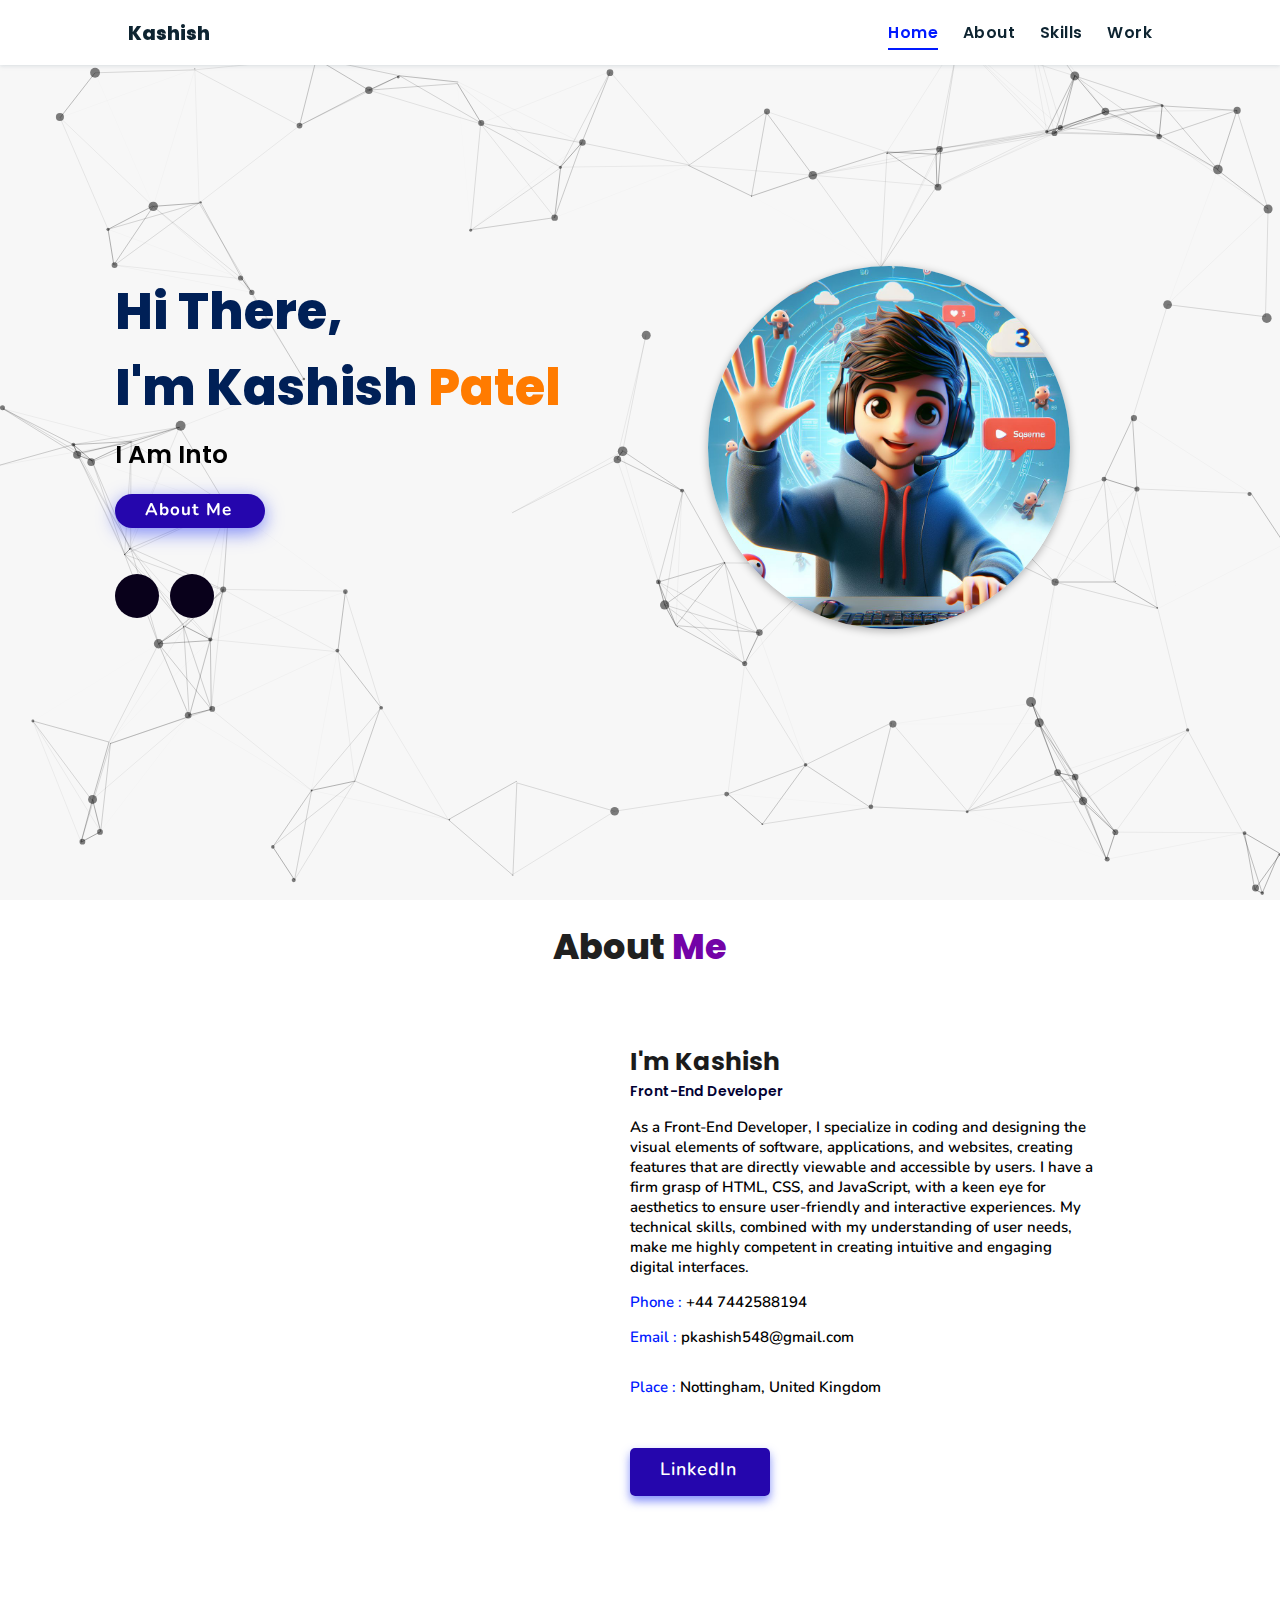
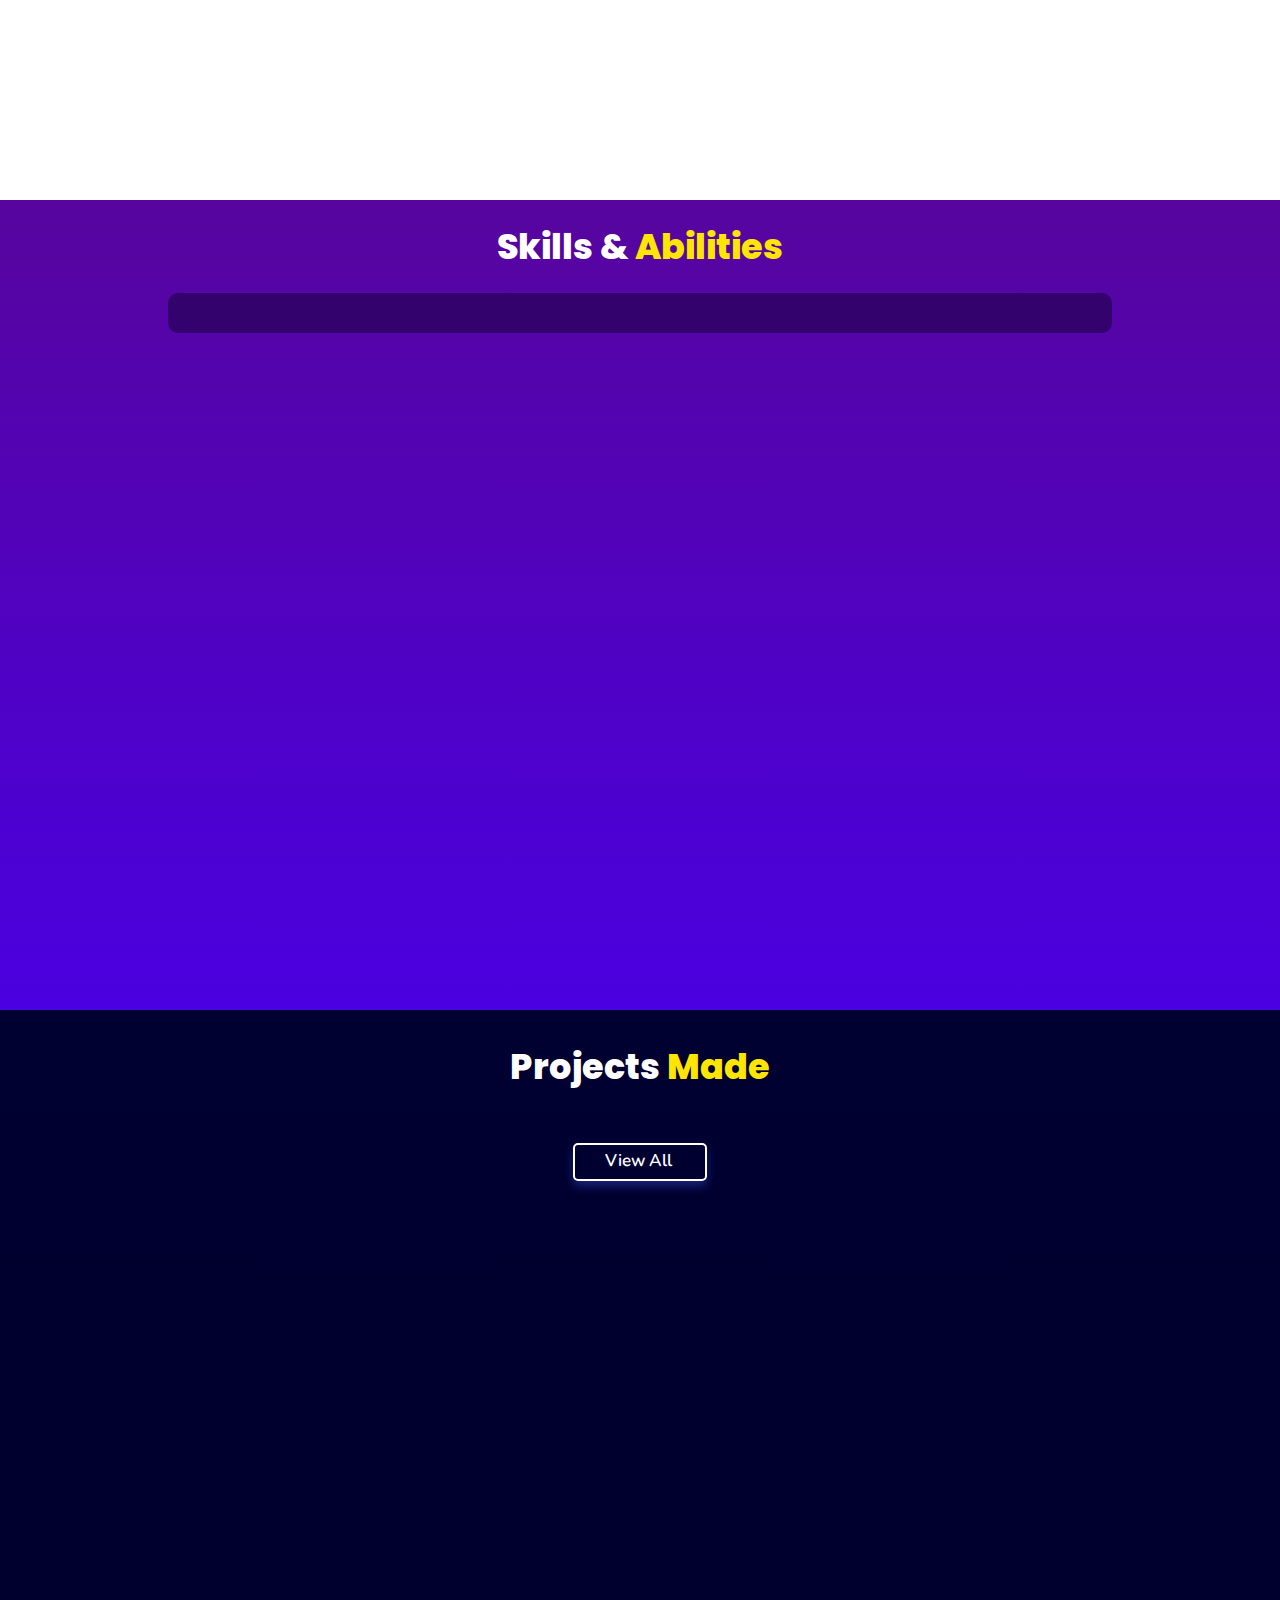
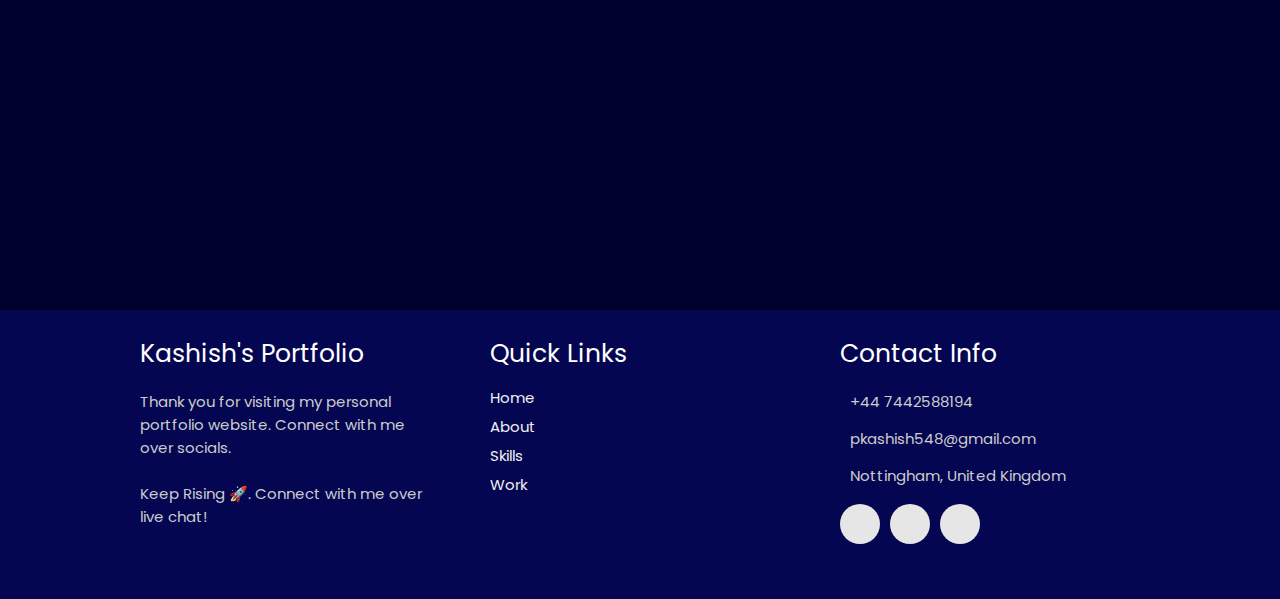
==== index.html @ 8dba892f "first" ====
<!DOCTYPE html>
<html lang="en">
<head>
    <meta charset="UTF-8">
    <meta http-equiv="X-UA-Compatible" content="IE=edge">
    <meta name="viewport" content="width=device-width, initial-scale=1.0">
    <meta name="keywords" content="Kashish sable, portfolio, Kashish, full stack dev, personal portfolio lifecodes, portfolio design, portfolio website, personal portfolio" />
    <meta name="description" content="Welcome to Kashish's Portfolio. UX/UI Designer, Front-End Web Developer and Android App Developer " />
    <!-- Custom CSS -->
    <link rel="stylesheet" href="./assets/css/style.css">
    <!-- Font Awesome -->
    <link rel="stylesheet" href="https://cdnjs.cloudflare.com/ajax/libs/font-awesome/5.15.3/css/all.min.css" integrity="sha512-iBBXm8fW90+nuLcSKlbmrPcLa0OT92xO1BIsZ+ywDWZCvqsWgccV3gFoRBv0z+8dLJgyAHIhR35VZc2oM/gI1w==" crossorigin="anonymous" referrerpolicy="no-referrer" />
    <!-- Favicon -->
    <link id='favicon' rel="shortcut icon" href="./assets/images/favicon.ico" type="image/x-png">
    <title>Portfolio | Kashish Patel</title>
    
    
    <!-- Global site tag (gtag.js) - Google Analytics -->
<!-- <script async src="https://www.googletagmanager.com/gtag/js?id=G-HTDER8P9VJ"></script>
<script>
  window.dataLayer = window.dataLayer || [];
  function gtag(){dataLayer.push(arguments);}
  gtag('js', new Date());

  gtag('config', 'G-HTDER8P9VJ');
</script> -->
    
    
</head>
<body oncontextmenu="return false">

<!-- pre loader -->
<!-- <div class="loader-container">
  <img draggable="false" src="./assets/images/preloader.gif" alt="">
</div> -->

<!-- navbar starts -->
<header>
        <a href="index.html" class="logo"><i class="fab fa-node-js"></i> Kashish</a>

        <div id="menu" class="fas fa-bars"></div>
        <nav class="navbar">
            <ul>
            <li><a class="active" href="#home">Home</a></li>
            <li><a href="#about">About</a></li>
            <li><a href="#skills">Skills</a></li>
            <!-- <li><a href="#education">Education</a></li> -->
            <li><a href="#work">Work</a></li>
            <!-- <li><a href="#experience">Experience</a></li> -->
            </ul>
        </nav>
</header>
<!-- navbar ends -->


<!-- hero section starts -->
<section class="home" id="home">
    <div id="particles-js"></div>

    <div class="content">
    <h2>Hi There,<br/> I'm Kashish <span>Patel</span></h2>
    <p>I am into <span class="typing-text"></span></p>
    <a href="#about" class="btn"><span>About Me</span>
      <i class="fas fa-arrow-circle-down"></i>
    </a>
    <div class="socials">
        <ul class="social-icons">
          <li><a class="linkedin" aria-label="LinkedIn" href="https://www.linkedin.com/in/kashishpatel29" target="_blank"><i class="fab fa-linkedin"></i></a></li> 
          <li><a class="github" aria-label="GitHub" href="https://github.com/KashishPatel2629" target="_blank"><i class="fab fa-github"></i></a></li>
          </ul>
      </div>
    </div>
<div class="image">
    <img draggable="false" class="tilt" src="./assets/images/hero.jpeg" alt="">
</div>
</section>
<!-- hero section ends -->


<!-- about section starts -->
<section class="about" id="about">
    <h2 class="heading"><i class="fas fa-user-alt"></i> About <span>Me</span></h2>
    
    <div class="row">

    <div class="image">
        <img draggable="false" class="tilt" src="./assets/images/profile2.jpg" alt="">
    </div>
    <div class="content">
        <h3>I'm Kashish</h3>
        <span class="tag">Front-End Developer</span>
        
        <p>As a Front-End Developer, I specialize in coding and designing the visual elements of software, applications, and websites, creating features that are directly viewable and accessible by users. I have a firm grasp of HTML, CSS, and JavaScript, with a keen eye for aesthetics to ensure user-friendly and interactive experiences. My technical skills, combined with my understanding of user needs, make me highly competent in creating intuitive and engaging digital interfaces. </p>
        
        <div class="box-container">
            <div class="box">
              
              <p><span> phone : </span> +44 7442588194</p>
              <p><span> email : </span> pkashish548@gmail.com</p>
            </div>
            <div class="box">
              
              <p><span> place : </span> Nottingham, United Kingdom</p>
            </div>
        </div>
        
        <div class="resumebtn">
            <a href="https://www.linkedin.com/in/kashishpatel29" class="btn"><span>LinkedIn</span>
                <i class="fas fa-chevron-right"></i>
            </a>
        </div>

    </div>
    </div>
</section>
<!-- about section ends -->

<!-- skills section starts -->
<section class="skills" id="skills">

    <h2 class="heading"><i class="fas fa-laptop-code"></i> Skills & <span>Abilities</span></h2>

    <div class="container">
          <div class="row" id="skillsContainer">

    

      </div>
</div>
</section>
<!-- skills section ends -->


<!-- my own notes section starts -->
<!-- <section class="skills" id="skills">

  <h2 class="heading"><i class="fas fa-book-open"></i> My Notes  <span>(Some imp Repo at GitHub)</span></h2>

  <div class="container">
        <div class="row" id="notesContainer">

       

    </div>
</div>
</section> -->
<!-- my own notes section ends -->



<!-- work project section starts -->
<section class="work" id="work">

  <h2 class="heading"><i class="fas fa-laptop-code"></i> Projects <span>Made</span></h2>

  <div class="box-container" id="projectsContainer">


</div>

<div class="viewall">
  <a href="projects/index.html" class="btn"><span>View All</span>
    <i class="fas fa-arrow-right"></i>
</a>
</div>

</section>
<!-- work project section ends -->

<!-- experience section starts -->
<!-- <section class="experience" id="experience">

  <h2 class="heading"><i class="fas fa-briefcase"></i> Experience </h2>

  <div class="timeline">

    <div class="container right">
      <div class="content">
        <div class="tag">
          <h2>HackClub RAIT</h2>
        </div>
        <div class="desc">
            <h3>Project Mentor | Open Source</h3>
            <p>Jul 2022 - present</p>
        </div>
      </div>
    </div>

    <div class="container left">
      <div class="content">
        <div class="tag">
          <h2>GirsScript Summer of Code</h2>
        </div>
        <div class="desc">
            <h3>Contributor | Open Source</h3>
            <p>Mar 2022 - May 2022</p>
        </div>
      </div>
    </div>

    <div class="container right">
      <div class="content">
        <div class="tag">
          <h2>JGEC Winter of Code</h2>
        </div>
        <div class="desc">
            <h3>Project Mentor | Open Source</h3>
            <p>Feb 2022 - Mar 2022</p>
        </div>
      </div>
    </div>

    <div class="container left">
      <div class="content">
        <div class="tag">
          <h2>Rubberfy</h2>
        </div>
        <div class="desc">
            <h3>Mobile Application Developer | Internship</h3>
            <p>Nov 2021 - Dec 2021</p>
        </div>
      </div>
    </div>

  <div class="morebtn">
    <a href="experience/index.html" class="btn"><span>View All</span>
      <i class="fas fa-arrow-right"></i>
  </a>
  </div>

</div>

</section> -->
<!-- experience section ends -->


<!-- education section starts -->
<!-- <section class="education" id="education">

  <h1 class="heading"><i class="fas fa-graduation-cap"></i> My <span>Education</span></h1>

    <p class="qoute">Education is not the learning of facts, but the training of the mind to think.</p>

    <div class="box-container">

    <div class="box">
        <div class="image">
        <img draggable="false" src="./assets/images/educat/glbajaj.jpg" alt="">
        </div>
        <div class="content">
        <h3>B.Tech in CSE</h3>
        <p>GL Bajaj Institute of Technology and Management | AKTU</p>
        <p>8.75 CGPA upto 1st Sem</p>
        <h4>2021-2025 | Pursuing</h4>
        </div>
    </div>

    <div class="box">
      <div class="image">
      <img draggable="false" src="./assets/images/educat/allen_kota.jpg" alt="">
      </div>
      <div class="content">
      <h3>JEE | PCM </h3>
      <p>Allen | Online</p>
      <p>89%ile | AIR 96055</p>
      <h4>2020-2021 | Completed</h4>
      </div>
    </div>

    <div class="box">
      <div class="image">
      <img draggable="false" src="./assets/images/educat/bhimeswari.jpg" alt="">
      </div>
      <div class="content">
      <h3>12th | PCM-CS</h3>
      <p>Bhimeswari Uchcha Sikshayatan | WBCHSE</p>
      <p>95%ge | 99%ile | 95%ge in PCM</p>
      <h4>2019-2021 | Completed</h4>
      </div>
    </div>

</div>
</section> -->
<!-- education section ends -->


<!-- footer section starts -->
<section class="footer">

  <div class="box-container">

      <div class="box">
          <h3>Kashish's Portfolio</h3>
          <p>Thank you for visiting my personal portfolio website. Connect with me over socials. <br/> <br/> Keep Rising 🚀. Connect with me over live chat!</p>
      </div>

      <div class="box">
          <h3>quick links</h3>
          <a href="#home"><i class="fas fa-chevron-circle-right"></i> home</a>
          <a href="#about"><i class="fas fa-chevron-circle-right"></i> about</a>
          <a href="#skills"><i class="fas fa-chevron-circle-right"></i> skills</a>
          <!-- <a href="#education"><i class="fas fa-chevron-circle-right"></i> education</a> -->
          <a href="#work"><i class="fas fa-chevron-circle-right"></i> work</a>
          <!-- <a href="#experience"><i class="fas fa-chevron-circle-right"></i> experience</a> -->
      </div>

      <div class="box">
          <h3>contact info</h3>
          <p> <i class="fas fa-phone"></i>+44 7442588194 </p>
          <p> <i class="fas fa-envelope"></i>pkashish548@gmail.com</p>
          <p> <i class="fas fa-map-marked-alt"></i>Nottingham, United Kingdom</p>
          <div class="share">

              <a href="https://www.linkedin.com/in/kashishpatel29" class="fab fa-linkedin" aria-label="LinkedIn" target="_blank"></a>
              <a href="https://github.com/KashishPatel2629" class="fab fa-github" aria-label="GitHub" target="_blank"></a>
              <a href="mailto:pkashish548@gmail.com" class="fas fa-envelope" aria-label="Mail" target="_blank"></a>
              <!-- <a href="https://twitter.com/_maityamit" class="fab fa-twitter" aria-label="Twitter" target="_blank"></a> -->
          </div>
      </div>
  </div>

  <!-- <h1 class="credit">Designed with <i class="fa fa-heart pulse"></i> by <a href="https://www.linkedin.com/in/maityamit"> Amit Maity</a></h1> -->

</section>
<!-- footer section ends -->


<!-- scroll top btn -->
<a href="#home" aria-label="ScrollTop" class="fas fa-angle-up" id="scroll-top"></a>
<!-- scroll back to top -->


<!-- ==== ALL MAJOR JAVASCRIPT CDNS STARTS ==== -->
<!-- jquery cdn -->
<script src="https://cdnjs.cloudflare.com/ajax/libs/jquery/3.6.0/jquery.min.js" integrity="sha512-894YE6QWD5I59HgZOGReFYm4dnWc1Qt5NtvYSaNcOP+u1T9qYdvdihz0PPSiiqn/+/3e7Jo4EaG7TubfWGUrMQ==" crossorigin="anonymous" referrerpolicy="no-referrer"></script>

<!-- typed.js cdn -->
<script src="https://cdnjs.cloudflare.com/ajax/libs/typed.js/2.0.5/typed.min.js" integrity="sha512-1KbKusm/hAtkX5FScVR5G36wodIMnVd/aP04af06iyQTkD17szAMGNmxfNH+tEuFp3Og/P5G32L1qEC47CZbUQ==" crossorigin="anonymous" referrerpolicy="no-referrer"></script>

<!-- particle.js links -->
<script src="./assets/js/particles.min.js"></script>
<script src="./assets/js/app.js"></script>

<!-- vanilla tilt.js links -->
<script src="https://cdnjs.cloudflare.com/ajax/libs/vanilla-tilt/1.7.0/vanilla-tilt.min.js" integrity="sha512-SttpKhJqONuBVxbRcuH0wezjuX+BoFoli0yPsnrAADcHsQMW8rkR84ItFHGIkPvhnlRnE2FaifDOUw+EltbuHg==" crossorigin="anonymous" referrerpolicy="no-referrer"></script>

<!-- scroll reveal anim -->
<script src="https://unpkg.com/scrollreveal"></script>

<script
      type="text/javascript"
      src="https://cdn.jsdelivr.net/npm/emailjs-com@3/dist/email.min.js"
    ></script>

<!-- ==== ALL MAJOR JAVASCRIPT CDNS ENDS ==== -->

<script src="./assets/js/script.js"></script>

</body>
</html>
---- assets/css/style.css ----
@import url("https://fonts.googleapis.com/css2?family=Poppins:wght@400;600;700&display=swap");
@import url("https://fonts.googleapis.com/css2?family=Nunito:ital,wght@0,300;0,400;0,600;0,700;1,300;1,400&display=swap");

* {
  margin: 0;
  padding: 0;
  box-sizing: border-box;
  text-decoration: none;
  outline: none;
  border: none;
  text-transform: capitalize;
  transition: all 0.2s linear;
}
html {
  font-size: 62.5%;
  overflow-x: hidden;
  scroll-behavior: smooth;
}
body {
  background: #f7f7f7;
  font-family: "Poppins", sans-serif;
}

*::selection {
  background: #2b3dda;
  color: #fff;
}

html {
  font-size: 62.5%;
  overflow-x: hidden;
}
html::-webkit-scrollbar {
  width: 0.8rem;
}
html::-webkit-scrollbar-track {
  background: rgb(235, 202, 245);
}
html::-webkit-scrollbar-thumb {
  background: #420177;
}

/* pre loader start */
.loader-container {
  position: fixed;
  top: 0;
  left: 0;
  z-index: 10000;
  background: #e6eff1;
  display: flex;
  align-items: center;
  justify-content: center;
  height: 100%;
  width: 100%;
}
.loader-container.fade-out {
  top: -120%;
}
/* pre loader end */

/* navbar starts */
header {
  position: fixed;
  top: 0;
  left: 0;
  right: 0;
  z-index: 1000;
  display: flex;
  align-items: center;
  justify-content: space-between;
  padding: 1.7rem 10%;
  height: 6.5rem;
  background-color: #fff;
  box-shadow: 0 1px 4px rgba(146, 161, 176, 0.3);
}
section {
  min-height: 100vh;
  padding: 2rem 9%;
}
.heading {
  font-size: 3.5rem;
  color: rgb(32, 32, 32);
  font-weight: 800;
  text-align: center;
}
.heading span {
  color: rgb(115, 3, 167);
}
header .logo {
  font-size: 1.9rem;
  font-weight: 800;
  text-decoration: none;
  color: #0e2431;
}
header .logo i {
  font-size: 2.2rem;
}
header .logo:hover {
  color: #fc8c05;
}
header .navbar ul {
  list-style: none;
  display: flex;
  justify-content: center;
  align-items: center;
}
header .navbar li {
  margin-left: 2.5rem;
}
header .navbar ul li a {
  font-size: 1.57rem;
  color: #0e2431;
  font-weight: 600;
  text-decoration: none;
  letter-spacing: 0.04rem;
  transition: 0.2s;
}
header .navbar ul li a.active,
header .navbar ul li a:hover {
  color: #011aff;
  border-bottom: 0.2rem solid #011aff;
  padding: 0.5rem 0;
}
/* navbar ends */

/* hamburger icon starts*/
#menu {
  font-size: 3rem;
  cursor: pointer;
  color: rgb(24, 2, 63);
  display: none;
}
@media (max-width: 768px) {
  #menu {
    display: block;
  }
  header .navbar {
    position: fixed;
    top: 6.5rem;
    right: -120%;
    width: 75%;
    height: 100%;
    text-align: left;
    align-items: flex-start;
    background-color: #0e0f31;
  }
  header .navbar ul {
    flex-flow: column;
    padding: 1rem;
  }
  header .navbar ul li {
    text-align: center;
    width: 100%;
    margin: 1rem 0;
    border-radius: 0.5rem;
    width: 26rem;
  }
  header .navbar ul li a {
    display: block;
    padding: 1rem;
    text-align: left;
    color: #fff;
    font-size: 2rem;
  }
  header .navbar ul li a.active,
  header .navbar ul li a:hover {
    padding: 1rem;
    color: #fff;
    border-radius: 0.5rem;
    border-bottom: 0.5rem solid #011aff;
  }
  .fa-times {
    transform: rotate(180deg);
  }
  header .navbar.nav-toggle {
    right: 0;
  }
}
/* hamburger icon ends */

/* hero section starts*/
.home {
  position: relative;
  display: flex;
  flex-wrap: wrap;
  gap: 1.5rem;
  min-height: 100vh;
  align-items: center;
}
.home #particles-js {
  position: absolute;
  top: 0;
  left: 0;
  height: 100%;
  width: 100%;
}
.home::before {
  content: "";
  position: absolute;
  top: 0;
  left: 0;
  height: 100%;
  width: 100%;
}
.home .content {
  flex: 1 1 40rem;
  padding-top: 1rem;
  z-index: 1;
}
.home .image {
  flex: 1 1 40rem;
  z-index: 1;
}
.home .image img {
  width: 70%;
  margin-left: 6rem;
  border-radius: 50%;
  box-shadow: 0 2px 8px rgba(0, 0, 0, 0.3);
  cursor: pointer;
}
.home .image img:hover {
  box-shadow: 0 5px 15px rgba(0, 0, 0, 0.5);
}
.home .content h2 {
  font-size: 5rem;
  font-weight: 800;
  color: #002057;
}
.home .content h2 span {
  font-size: 5rem;
  font-weight: 800;
  color: #ff7b00;
}
.home .content p {
  font-size: 2.5rem;
  color: #000;
  font-weight: 600;
  padding: 1rem 0;
}
.home .content p span {
  font-size: 2.5rem;
  color: rgb(255, 0, 0);
  font-weight: 600;
  padding: 1rem 0;
}
.home .btn {
  margin-top: 1rem;
  position: absolute;
  line-height: 0;
  padding: 1.6rem 3rem;
  border-radius: 4em;
  transition: 0.5s;
  color: #fff;
  background: #2506ad;
  box-shadow: 0px 5px 18px rgba(48, 68, 247, 0.6);
  font-family: "Nunito", sans-serif;
}
.home .btn span {
  font-weight: 700;
  font-size: 1.7rem;
  letter-spacing: 0.1rem;
}
.home .btn i {
  margin-left: 0.3rem;
  font-size: 1.5rem;
  transition: 0.3s;
}
.home .btn:hover {
  background: #1a047e;
}
.home .btn:hover i {
  transform: translateX(5px);
}
/* social icons start */
.socials {
  position: relative;
  margin-top: 9rem;
}
.socials .social-icons {
  padding-left: 0;
  margin-bottom: 0;
  list-style: none;
}
.socials .social-icons li {
  display: inline-block;
  margin-bottom: 14px;
}
.social-icons a {
  font-size: 2rem;
  display: inline-block;
  line-height: 44px;
  color: #00d9ff;
  background-color: #09011b;
  width: 44px;
  height: 44px;
  text-align: center;
  margin-right: 8px;
  border-radius: 100%;
  -webkit-transition: all 0.2s linear;
  -o-transition: all 0.2s linear;
  transition: all 0.2s linear;
}
.social-icons a:active,
.social-icons a:focus,
.social-icons a:hover {
  color: #fff;
  background-color: #0685da;
}
.social-icons a.github:hover {
  background-color: #0e0e0e;
}
.social-icons a.twitter:hover {
  background-color: #00aced;
}
.social-icons a.linkedin:hover {
  background-color: #007bb6;
}
.social-icons a.dev:hover {
  background-color: #070707;
}
.social-icons a.instagram:hover {
  background-color: #ee00da;
}
/* social icons end */

/* hero media queries starts*/
@media (max-width: 450px) {
  .home .btn {
    margin: 4rem 0;
  }
  .socials {
    margin-top: 12rem;
  }
  .home .image img {
    margin-top: -12rem;
  }
  .home .content p {
    font-size: 2.2rem;
  }
  .home .content p span {
    font-size: 2.2rem;
  }
}
/* hero media queries ends*/
/* hero section end */

/* about section starts */
.about {
  background: rgb(255, 255, 255);
}
.about .row {
  display: flex;
  flex-direction: row;
  gap: 2rem;
  flex-wrap: wrap;
  padding: 4rem;
}
.about .row .image {
  text-align: center;
  flex: 1 1 35rem;
}
.about .row .image img {
  margin: 4rem;
  width: 30rem;
  height: auto;
  border-radius: 5%;
  box-shadow: 0 5px 10px rgba(0, 0, 0, 0.6);
  mix-blend-mode: luminosity;
  transition: 0.3s;
  cursor: pointer;
}
.about .row .image img:hover {
  mix-blend-mode: normal;
}
.about .row .content {
  flex: 1 1 45rem;
  padding: 3rem;
}
.about .row .content h3 {
  color: rgb(27, 27, 27);
  font-size: 2.5rem;
}
.about .row .content .tag {
  font-size: 1.4rem;
  color: #020133;
  font-weight: 600;
  margin-top: 1rem;
}
.about .row .content p {
  font-size: 1.5rem;
  margin-top: 1.5rem;
  font-family: "Nunito";
  font-weight: 600;
  text-transform: none;
}
.about .row .content .box-container {
  display: flex;
  flex-wrap: wrap;
  gap: 1.5rem;
  font-family: "Nunito";
  font-weight: 600;
}
.about .row .content .box-container .box p {
  text-transform: none;
}
.about .row .content .box-container .box p span {
  color: #011aff;
}
.resumebtn {
  margin-top: 6rem;
}
.resumebtn .btn {
  padding: 1.7rem 3rem;
  border-radius: 0.5em;
  transition: 0.3s;
  color: #fff;
  background: #2506ad;
  box-shadow: 0px 5px 10px rgba(48, 68, 247, 0.6);
  font-family: "Nunito", sans-serif;
}
.resumebtn .btn span {
  font-weight: 600;
  font-size: 1.8rem;
  letter-spacing: 0.1rem;
}
.resumebtn .btn i {
  margin-left: 0.3rem;
  font-size: 1.2rem;
  transition: 0.3s;
}
.resumebtn .btn:hover {
  background: #1a047e;
}
.resumebtn .btn:hover i {
  transform: translateX(5px);
}
/* about media queries starts*/
@media screen and (max-width: 600px) {
  .about .row .image {
    margin-top: 2rem;
  }
  .about .row .image img {
    margin: 0 auto;
    width: 80%;
    mix-blend-mode: normal;
  }
  .about .row {
    padding: 0.5rem;
    margin-bottom: 7rem;
  }
  .about .row .content {
    padding: 1rem;
  }
  .about .row .content .box-container {
    gap: 0;
  }
}
/* about media queries ends*/
/* about section ends */

/* skills section starts */
.skills {
  min-height: 90vh;
  background: linear-gradient(to bottom, #57059e, #4a00e0);
}
.skills h2 {
  color: #fff;
}
.skills .heading span {
  color: rgb(255, 230, 0);
}
.skills .container {
  background: rgba(0, 0, 22, 0.4);
  color: #fff;
  border-radius: 1rem;
  padding: 2rem;
  width: 90%;
  margin: auto;
  margin-top: 2rem;
}
.skills .container .row {
  display: grid;
  grid-template-columns: repeat(6, 1fr);
  flex-wrap: wrap;
  gap: 1.8rem;
}
.skills .container .bar {
  margin-bottom: 15px;
  padding: 10px;
  border-radius: 1rem;
  box-shadow: 0 4px 10px rgba(0, 0, 0, 0.2);
  background: rgba(0, 0, 22, 0.9);
  transition: 0.2s;
}
.skills .container .bar:hover {
  box-shadow: 0 8px 10px rgba(0, 2, 68, 0.8) !important;
  background-color: rgba(0, 0, 0, 0.9) !important;
}
.skills .container .bar .info {
  display: flex;
  flex-direction: column;
  align-items: center;
  gap: 1rem;
  margin-top: 1rem;
}
.skills .container .bar .info i {
  font-size: 4rem;
}
.skills .container .bar .info span {
  font-size: 2rem;
  font-weight: 500;
  font-family: "Poppins";
  margin-left: 0.5rem;
}
/* skills media queries starts*/
@media screen and (max-width: 600px) {
  .skills .container {
    padding: 0;
    margin: 0;
  }
  .skills .container .row {
    grid-template-columns: repeat(2, 1fr);
    margin: 1rem;
    padding: 2rem 0.2rem 2rem 0.2rem;
    gap: 1rem;
  }
  .skills .container {
    margin-top: 5px;
    width: 100%;
  }
}
/* skills media queries ends*/
/* skills section ends */

/* education section starts */
.education {
  background: #e5ecfb;
  min-height: 80vh;
}
.education .qoute {
  font-size: 1.5rem;
  text-align: center;
  font-family: "Nunito", sans-serif;
  font-weight: 600;
  margin-top: 0.5rem;
}
.education .box-container {
  display: flex;
  flex-wrap: wrap;
  justify-content: center;
  align-items: center;
  flex-direction: column;
}
.education .box-container .box {
  display: flex;
  flex-direction: row;
  width: 80%;
  border-radius: 0.5rem;
  box-shadow: 0.2rem 0.5rem 1rem rgba(0, 0, 0, 0.2);
  text-align: center;
  position: relative;
  margin-top: 2rem;
  overflow: hidden;
  transition: 0.3s;
  background: rgb(252, 252, 252);
}
.education .box-container .box:hover {
  transform: scale(1.03);
  box-shadow: 1rem 0.5rem 1.2rem rgba(0, 0, 0, 0.3);
}
.education .box-container .box .image {
  flex: 1 1 20rem;
  width: 100%;
}
.education .box-container .box img {
  object-fit: cover;
  position: relative;
  width: 100%;
  height: 100%;
}
.education .box-container .box .content {
  position: relative;
  display: flex;
  flex-direction: column;
  padding: 1rem;
  flex-wrap: wrap;
  flex: 1 1 70rem;
}
.education .box-container .box .content h3 {
  font-size: 2.5rem;
  color: #012970;
  padding: 0.5rem 0;
  font-weight: 600;
  text-align: left;
  margin-left: 1rem;
}
.education .box-container .box .content p {
  font-size: 1.5rem;
  margin-left: 1rem;
  text-align: left;
}
.education h4 {
  font-size: 2rem;
  color: rgb(34, 109, 0);
  text-align: left;
  margin: 1rem;
  font-family: "Nunito", sans-serif;
  font-weight: 700;
}

/* education media queries starts*/
@media screen and (max-width: 600px) {
  .education .box-container .box {
    flex-direction: column;
    width: 100%;
  }
  .education .box-container .box .image {
    width: 100%;
    height: 25rem;
  }
  .education .box-container .box img {
    width: 100%;
  }
  .education .box-container .box .content {
    position: relative;
    display: flex;
    flex-direction: column;
    padding: 1rem;
    flex-wrap: wrap;
    flex: 0;
  }
  .education .btns {
    margin-top: 2rem;
    margin-left: 1rem;
    margin-right: 1rem;
    flex-wrap: wrap;
  }
}
/* education media queries ends*/
/* education section ends */

/* work section starts */
.work {
  /* background: #010124; */
  background: linear-gradient(to bottom, #000031, #00002c);
}
.work h2 {
  color: #fff;
  padding: 1rem;
}
.work .heading span {
  color: rgb(255, 230, 0);
}
.work .box-container {
  display: flex;
  flex-wrap: wrap;
  gap: 1.5rem;
  margin: 2rem;
}
.work .box-container .box {
  flex: 1 1 30rem;
  border-radius: 0.5rem;
  box-shadow: 0 0.5rem 1rem rgba(0, 0, 0, 0.1);
  position: relative;
  overflow: hidden;
  height: 30rem;
}
.work .box-container .box img {
  height: 100%;
  width: 100%;
  object-fit: cover;
}
.work .box-container .box .content {
  height: 100%;
  width: 100%;
  position: absolute;
  top: 85%;
  left: 0;
  background: rgba(255, 255, 255, 0.9);
  display: flex;
  flex-direction: column;
}
.work .box-container .box .content .tag {
  display: flex;
  flex-direction: row;
  justify-content: space-between;
  align-items: center;
  height: 4.5rem;
  width: 100%;
  padding-left: 1rem;
  background: #ffd900;
}
.work .box-container .box .content .tag h3 {
  font-size: 2rem;
}
.work .box-container .box:hover .content {
  top: 25%;
}
.work .desc {
  margin: 2rem;
  display: flex;
  flex-direction: column;
  justify-content: center;
}
.work .desc p {
  font-size: 1.5rem;
}
.work .desc .btns {
  display: flex;
  justify-content: space-between;
  width: 100%;
  margin-top: 2rem;
}
.work .desc .btns .btn {
  line-height: 0;
  display: inline;
  padding: 1.5rem 2.5rem;
  border-radius: 0.5rem;
  font-size: 1.5rem;
  color: #fff;
  background: rgb(12, 12, 12);
  margin-right: 2rem;
}
.work .desc .btns .btn:hover {
  background: #310ae0f5;
}
.work .viewall {
  display: flex;
  justify-content: center;
}
.work .viewall .btn {
  position: relative;
  line-height: 0;
  padding: 1.6rem 3rem;
  border-radius: 0.5em;
  transition: 0.5s;
  color: rgb(255, 255, 255);
  font-weight: 700;
  border: 2px solid #fff;
  box-shadow: 0px 5px 10px rgba(65, 84, 241, 0.4);
  text-align: center;
}
.work .viewall .btn span {
  font-weight: 600;
  font-size: 1.7rem;
  font-family: "Nunito", sans-serif;
}
.work .viewall .btn i {
  margin-left: 0.3rem;
  font-size: 1.5rem;
  transition: 0.3s;
}
.work .viewall .btn:hover {
  background: #fff;
  color: #000;
}
.work .viewall .btn:hover i {
  transform: translateX(5px);
}
/* work section ends */

/* experience section starts */
.experience .timeline {
  position: relative;
  max-width: 1200px;
  margin: 0 auto;
}
.experience .timeline::after {
  content: "";
  position: absolute;
  width: 6px;
  background: #020133;
  top: 0;
  bottom: 0;
  left: 50%;
  margin-left: -3px;
  z-index: -2;
}
.experience .container {
  padding: 10px 40px;
  position: relative;
  background-color: inherit;
  width: 50%;
}
/*circles on timeline*/
.experience .container::after {
  content: "\f0b1";
  position: absolute;
  width: 25px;
  height: 25px;
  right: -17px;
  background-color: rgb(255, 255, 255);
  border: 4px solid #ff9f55;
  top: 15px;
  border-radius: 50%;
  z-index: 100;
  font-size: 1.89rem;
  text-align: center;
  font-weight: 600;
  color: #02094b;
  font-family: "Font Awesome\ 5 Free";
}
.experience .left {
  left: 0;
}
.experience .right {
  left: 50%;
}
/* arrows pointing right */
.experience .left::before {
  content: " ";
  height: 0;
  position: absolute;
  top: 22px;
  width: 0;
  z-index: 1;
  right: 30px;
  border: medium solid #f68c09;
  border-width: 10px 0 10px 10px;
  border-color: transparent transparent transparent #f68c09;
}
/* arrows pointing left  */
.experience .right::before {
  content: " ";
  height: 0;
  position: absolute;
  top: 22px;
  width: 0;
  z-index: 1;
  left: 30px;
  border: medium solid #f68c09;
  border-width: 10px 10px 10px 0;
  border-color: transparent #f68c09 transparent transparent;
}
.experience .right::after {
  left: -16px;
}
.experience .content {
  background-color: #f68c09;
  position: relative;
  border-radius: 6px;
}
.experience .content .tag {
  font-size: 1.3rem;
  padding-top: 1.5rem;
  padding-left: 1.5rem;
}
.experience .content .desc {
  margin-left: 1.5rem;
  padding-bottom: 1rem;
}
.experience .content .desc h3 {
  font-size: 1.5rem;
  font-weight: 600;
}
.experience .content .desc p {
  font-size: 1.2rem;
}
/* view all button */
.morebtn {
  display: flex;
  justify-content: center;
}
.morebtn .btn {
  position: relative;
  line-height: 0;
  padding: 1.6rem 3rem;
  border-radius: 0.5em;
  transition: 0.5s;
  color: #fff;
  background: #2506ad;
  box-shadow: 0px 5px 10px rgba(48, 68, 247, 0.6);
  text-align: center;
}
.morebtn .btn span {
  font-weight: 600;
  font-size: 1.7rem;
  font-family: "Nunito", sans-serif;
}
.morebtn .btn i {
  margin-left: 0.3rem;
  font-size: 1.5rem;
  transition: 0.3s;
}
.morebtn .btn:hover {
  background: #1a047e;
}
.morebtn .btn:hover i {
  transform: translateX(5px);
}

/* Media queries - Responsive timeline on screens less than 600px wide */
@media screen and (max-width: 600px) {
  .experience {
    min-height: 80vh;
  }
  .experience .timeline {
    margin-top: 2rem;
  }
  .experience .timeline::after {
    left: 31px;
  }
  .experience .container {
    width: 100%;
    padding-left: 8rem;
    padding-right: 2rem;
  }
  .experience .container::after {
    font-size: 2.2rem;
  }
  .experience .container::before {
    left: 61px;
    border: medium solid #f68c09;
    border-width: 10px 10px 10px 0;
    border-color: transparent #f68c09 transparent transparent;
  }
  .experience .left::after {
    left: 15px;
  }
  .experience .right::after {
    left: 15px;
  }
  .experience .right {
    left: 0%;
  }
  .morebtn {
    margin-top: 3rem;
  }
}
/* experience media queries ends */
/* experience section ends */

/* contact section starts */
.contact {
  background: #e5ecfb;
  min-height: 60vh;
}
.contact .container {
  max-width: 1050px;
  width: 100%;
  background: #fff;
  border-radius: 1.5rem;
  margin: 2rem 5rem;
  box-shadow: 0 5px 10px rgba(0, 0, 0, 0.15);
}
.contact .container .content {
  display: flex;
  align-items: center;
  justify-content: space-between;
  padding: 2.5rem 2rem;
}
.contact .content .image-box {
  max-width: 60%;
  margin-left: 4rem;
}
.contact .content .image-box img {
  width: 100%;
  height: 40rem;
  position: relative;
}
.contact .content form {
  width: 45%;
  margin-right: 3.5rem;
}
form .form-group {
  display: flex;
  flex-direction: column;
  justify-content: center;
}
.form-group .field {
  height: 50px;
  display: flex;
  position: relative;
  margin: 1rem;
  width: 100%;
}
form i {
  position: absolute;
  top: 50%;
  left: 18px;
  color: rgb(51, 51, 51);
  font-size: 17px;
  pointer-events: none;
  transform: translateY(-50%);
}
form .field input,
form .message textarea {
  width: 100%;
  height: 100%;
  outline: none;
  padding: 0 16px 0 48px;
  font-size: 16px;
  font-family: "Poppins", sans-serif;
  border-radius: 5px;
  border: 1px solid rgb(51, 51, 51);
  background: #e5ecfb;
}
.field input::placeholder,
.message textarea::placeholder {
  color: rgb(51, 51, 51);
}
.field input:focus,
.message textarea:focus {
  padding-left: 47px;
  border: 2px solid rgb(115, 3, 167);
}
.field input:focus ~ i,
.message textarea:focus ~ i {
  color: rgb(115, 3, 167);
}
form .message {
  position: relative;
  margin: 1rem;
  width: 100%;
}
form .message i {
  top: 25px;
  font-size: 20px;
  left: 15px;
}
form .message textarea {
  min-height: 130px;
  max-height: 230px;
  max-width: 100%;
  min-width: 100%;
  padding: 12px 20px 0 48px;
}
form .message textarea::-webkit-scrollbar {
  width: 0px;
}
form .button-area {
  display: flex;
  float: right;
  flex-direction: row-reverse;
}
.button-area button {
  color: #fff;
  border: none;
  outline: none;
  font-size: 1.8rem;
  cursor: pointer;
  border-radius: 5px;
  padding: 13px 25px;
  background: #2506ad;
  box-shadow: 0px 5px 10px rgba(48, 68, 247, 0.6);
  transition: 0.3s ease;
  font-family: "Nunito", sans-serif;
}
.button-area button:hover {
  background: #421cecf5;
}
.button-area span {
  font-size: 17px;
  padding: 1rem;
  display: none;
}
.button-area button i {
  position: relative;
  top: 6px;
  left: 2px;
  font-size: 1.5rem;
  transition: 0.3s;
  color: #fff;
}
.button-area button:hover i {
  left: 8px;
}
/* contact section media queries starts */
@media (max-width: 900px) {
  .contact {
    min-height: 70vh;
  }
  .contact .container {
    margin: 3rem 0 2rem 0;
  }
  .contact .container .content {
    padding: 18px 12px;
  }
  .contact .content .image-box {
    display: none;
  }
  .contact .content form {
    width: 100%;
    margin-right: 2rem;
  }
}
/* contact section media queries ends */
/* contact section ends */

/* footer section starts */
.footer {
  min-height: auto;
  padding-top: 0;
  background: rgb(5, 6, 82);
}
.footer .box-container {
  display: flex;
  justify-content: center;
  flex-wrap: wrap;
}
.footer .box-container .box {
  flex: 1 1 25rem;
  margin: 2.5rem;
}
.footer .box-container .box h3 {
  font-size: 2.5rem;
  color: #fff;
  padding-bottom: 1rem;
  font-weight: normal;
}
.footer .box-container .box p {
  font-size: 1.5rem;
  color: #ccc;
  padding: 0.7rem 0;
  text-transform: none;
}
.footer .box-container .box p i {
  padding-right: 1rem;
  color: #ffae00;
}
.footer .box-container .box a {
  font-size: 1.5rem;
  color: rgb(238, 238, 238);
  padding: 0.3rem 0;
  display: block;
}
.footer .box-container .box a:hover {
  color: #ffae00;
}
.footer .box-container .box .share {
  display: flex;
  flex-wrap: wrap;
  padding: 1rem 0;
}
.footer .box-container .box .share a {
  height: 4rem;
  width: 4rem;
  padding: 1rem;
  text-align: center;
  border-radius: 5rem;
  font-size: 1.7rem;
  margin-right: 1rem;
  transition: 0.2s;
  background: rgb(230, 230, 230);
  color: #02094b;
  border: none;
}
.footer .box-container .box .share a:hover {
  background: transparent;
  transform: scale(0.98);
  border: 0.1rem solid rgb(180, 178, 178);
  color: #ffae00;
}
.footer .credit {
  padding: 1rem 0 0 0;
  text-align: center;
  font-size: 1.5rem;
  font-family: "Nunito", sans-serif;
  font-weight: 600;
  color: #fff;
  border-top: 0.1rem solid #fff3;
}
.footer .credit a {
  color: #ffae00;
}
.footer .fa {
  color: #e90606;
  margin: 0 0.3rem;
  font-size: 1.5rem;
  animation: pound 0.35s infinite alternate;
}
@-webkit-keyframes pound {
  to {
    transform: scale(1.1);
  }
}
@keyframes pound {
  to {
    transform: scale(1.1);
  }
}
@media (max-width: 450px) {
  .footer .box-container .box {
    margin: 1.5rem;
  }
  .footer .box-container .box p {
    padding: 0.7rem;
  }
  .footer .box-container .box .share a {
    padding: 1.2rem;
  }
}
/* footer section ends */

/* common media queries starts*/
@media (max-width: 450px) {
  html {
    font-size: 55%;
  }
  body {
    padding-right: 0;
  }
  section {
    padding: 2rem;
  }
}
/* common media queries ends*/

/* scroll top starts */
#scroll-top {
  position: fixed;
  top: -140%;
  right: 2rem;
  padding: 1rem 1.5rem;
  font-size: 2rem;
  background: #ffae00;
  color: rgb(13, 0, 44);
  border-radius: 50%;
  transition: 1s linear;
  z-index: 1000;
}
#scroll-top.active {
  top: calc(100% - 12rem);
}
/* scroll top ends */
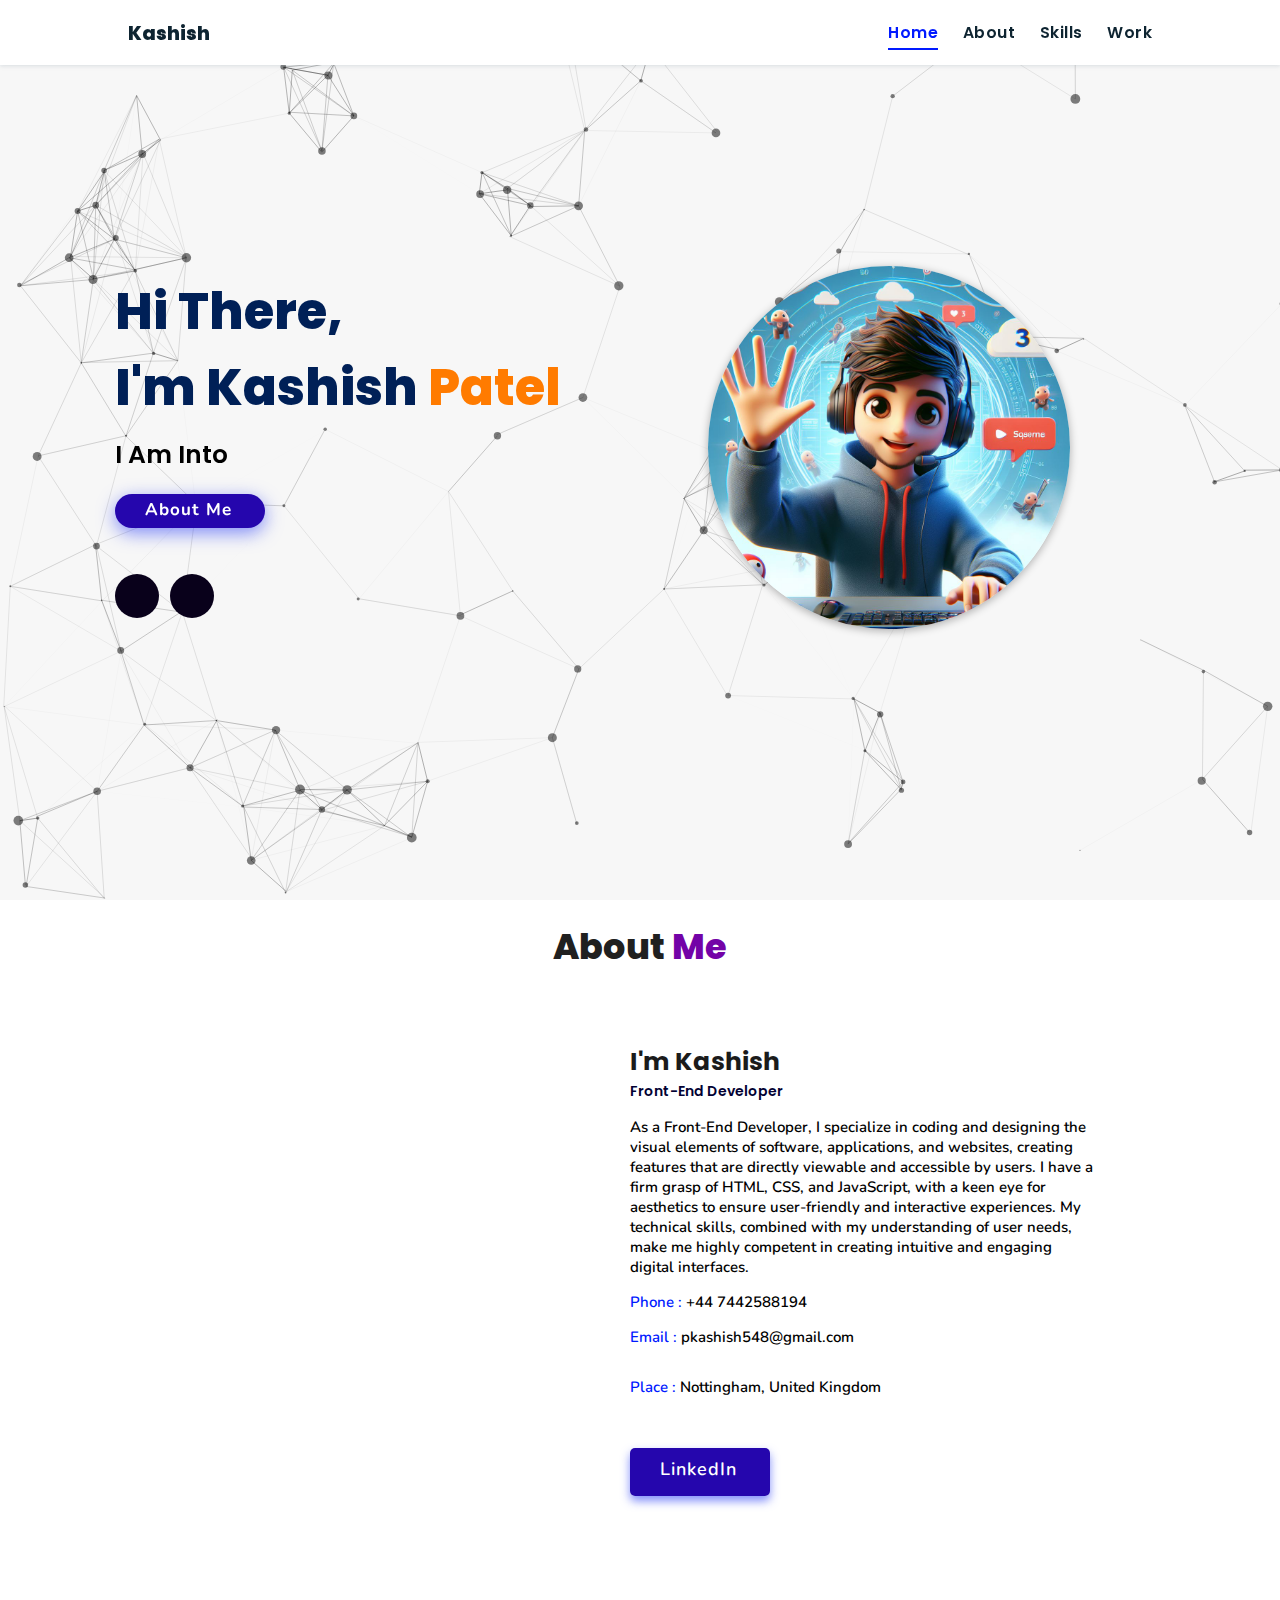
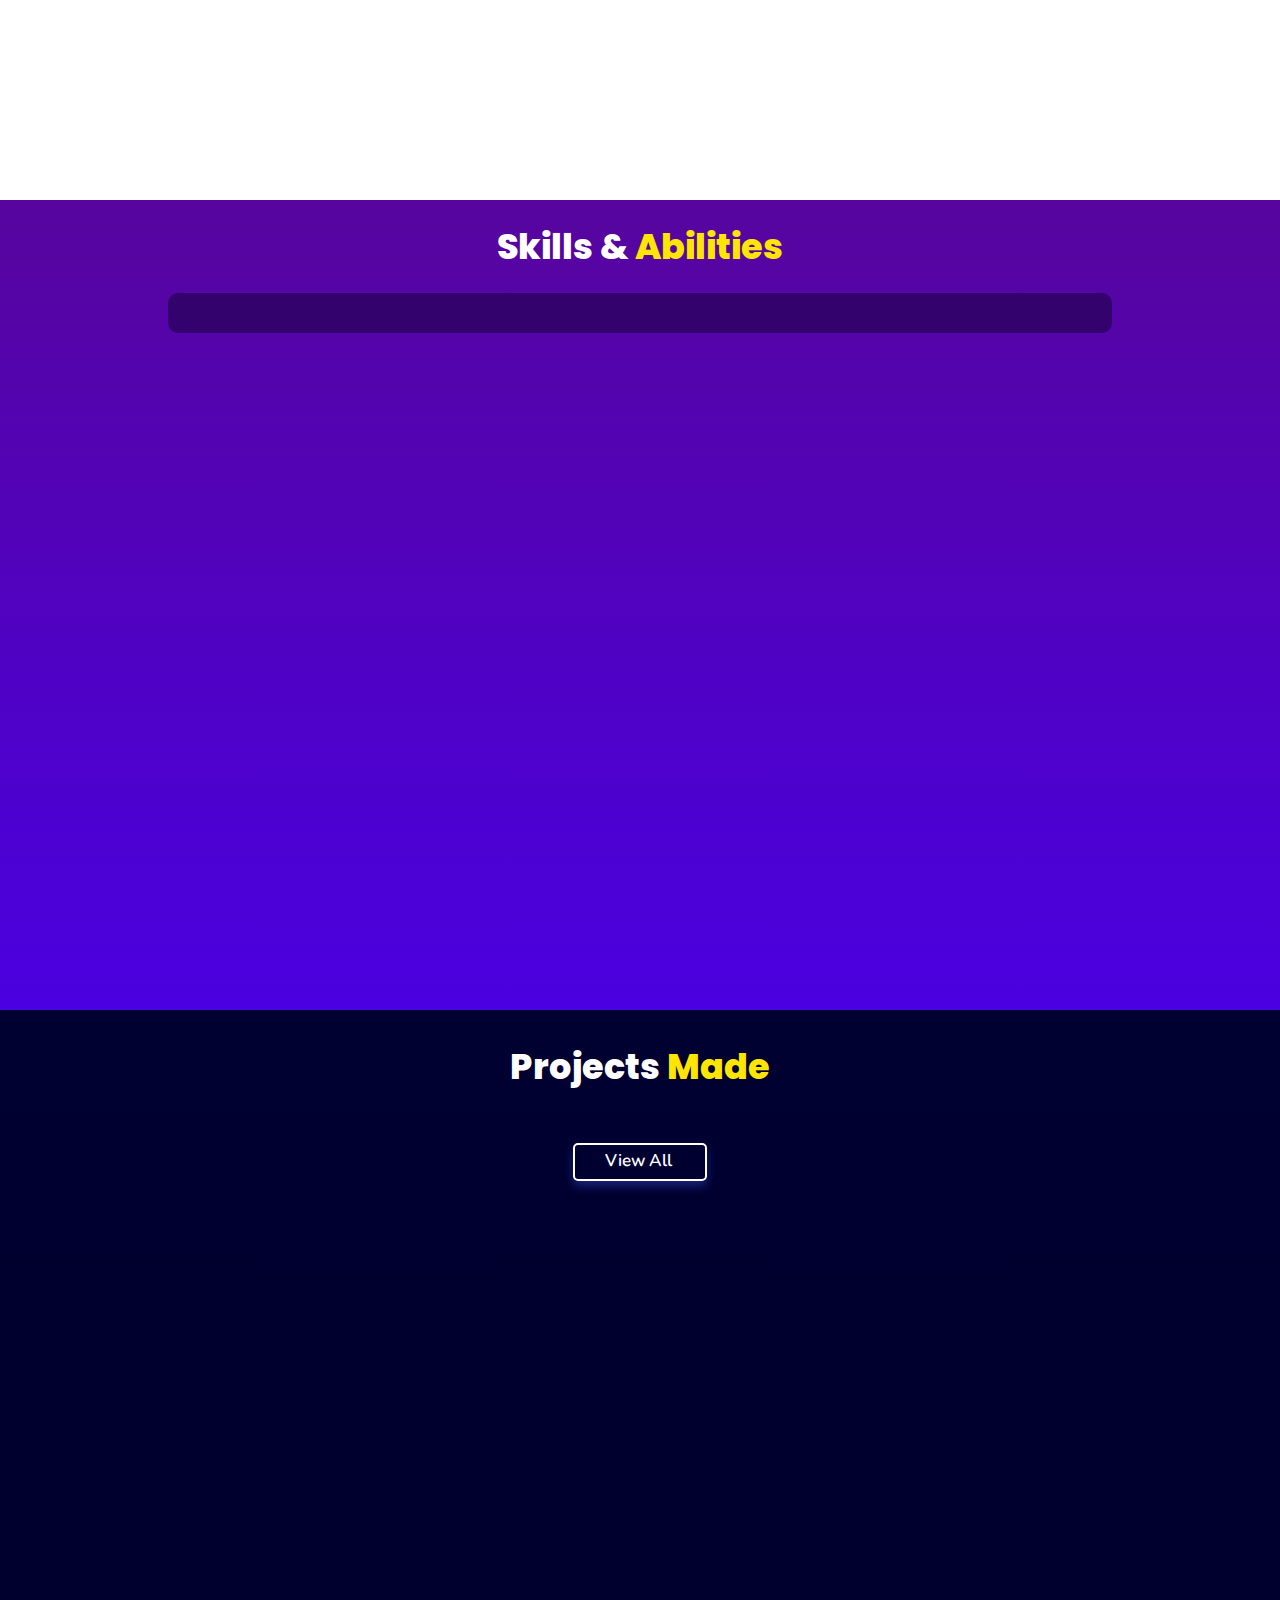
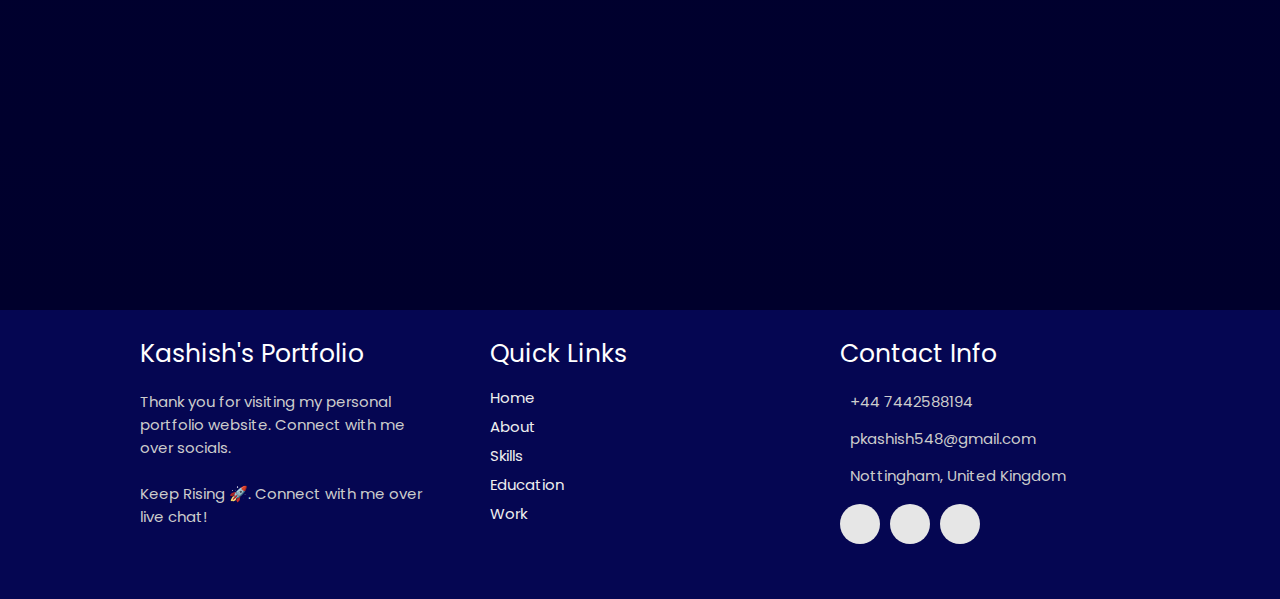
==== commit 051945ba: "update" ====
--- a/index.html
+++ b/index.html
@@ -11,7 +11,7 @@
     <!-- Font Awesome -->
     <link rel="stylesheet" href="https://cdnjs.cloudflare.com/ajax/libs/font-awesome/5.15.3/css/all.min.css" integrity="sha512-iBBXm8fW90+nuLcSKlbmrPcLa0OT92xO1BIsZ+ywDWZCvqsWgccV3gFoRBv0z+8dLJgyAHIhR35VZc2oM/gI1w==" crossorigin="anonymous" referrerpolicy="no-referrer" />
     <!-- Favicon -->
-    <link id='favicon' rel="shortcut icon" href="./assets/images/favicon.ico" type="image/x-png">
+    <link id='favicon' rel="shortcut icon" href="./assets/images/favicon1.ico" type="image/x-png">
     <title>Portfolio | Kashish Patel</title>
     
     
@@ -299,7 +299,7 @@
           <a href="#home"><i class="fas fa-chevron-circle-right"></i> home</a>
           <a href="#about"><i class="fas fa-chevron-circle-right"></i> about</a>
           <a href="#skills"><i class="fas fa-chevron-circle-right"></i> skills</a>
-          <!-- <a href="#education"><i class="fas fa-chevron-circle-right"></i> education</a> -->
+          <a href="#education"><i class="fas fa-chevron-circle-right"></i> education</a>
           <a href="#work"><i class="fas fa-chevron-circle-right"></i> work</a>
           <!-- <a href="#experience"><i class="fas fa-chevron-circle-right"></i> experience</a> -->
       </div>
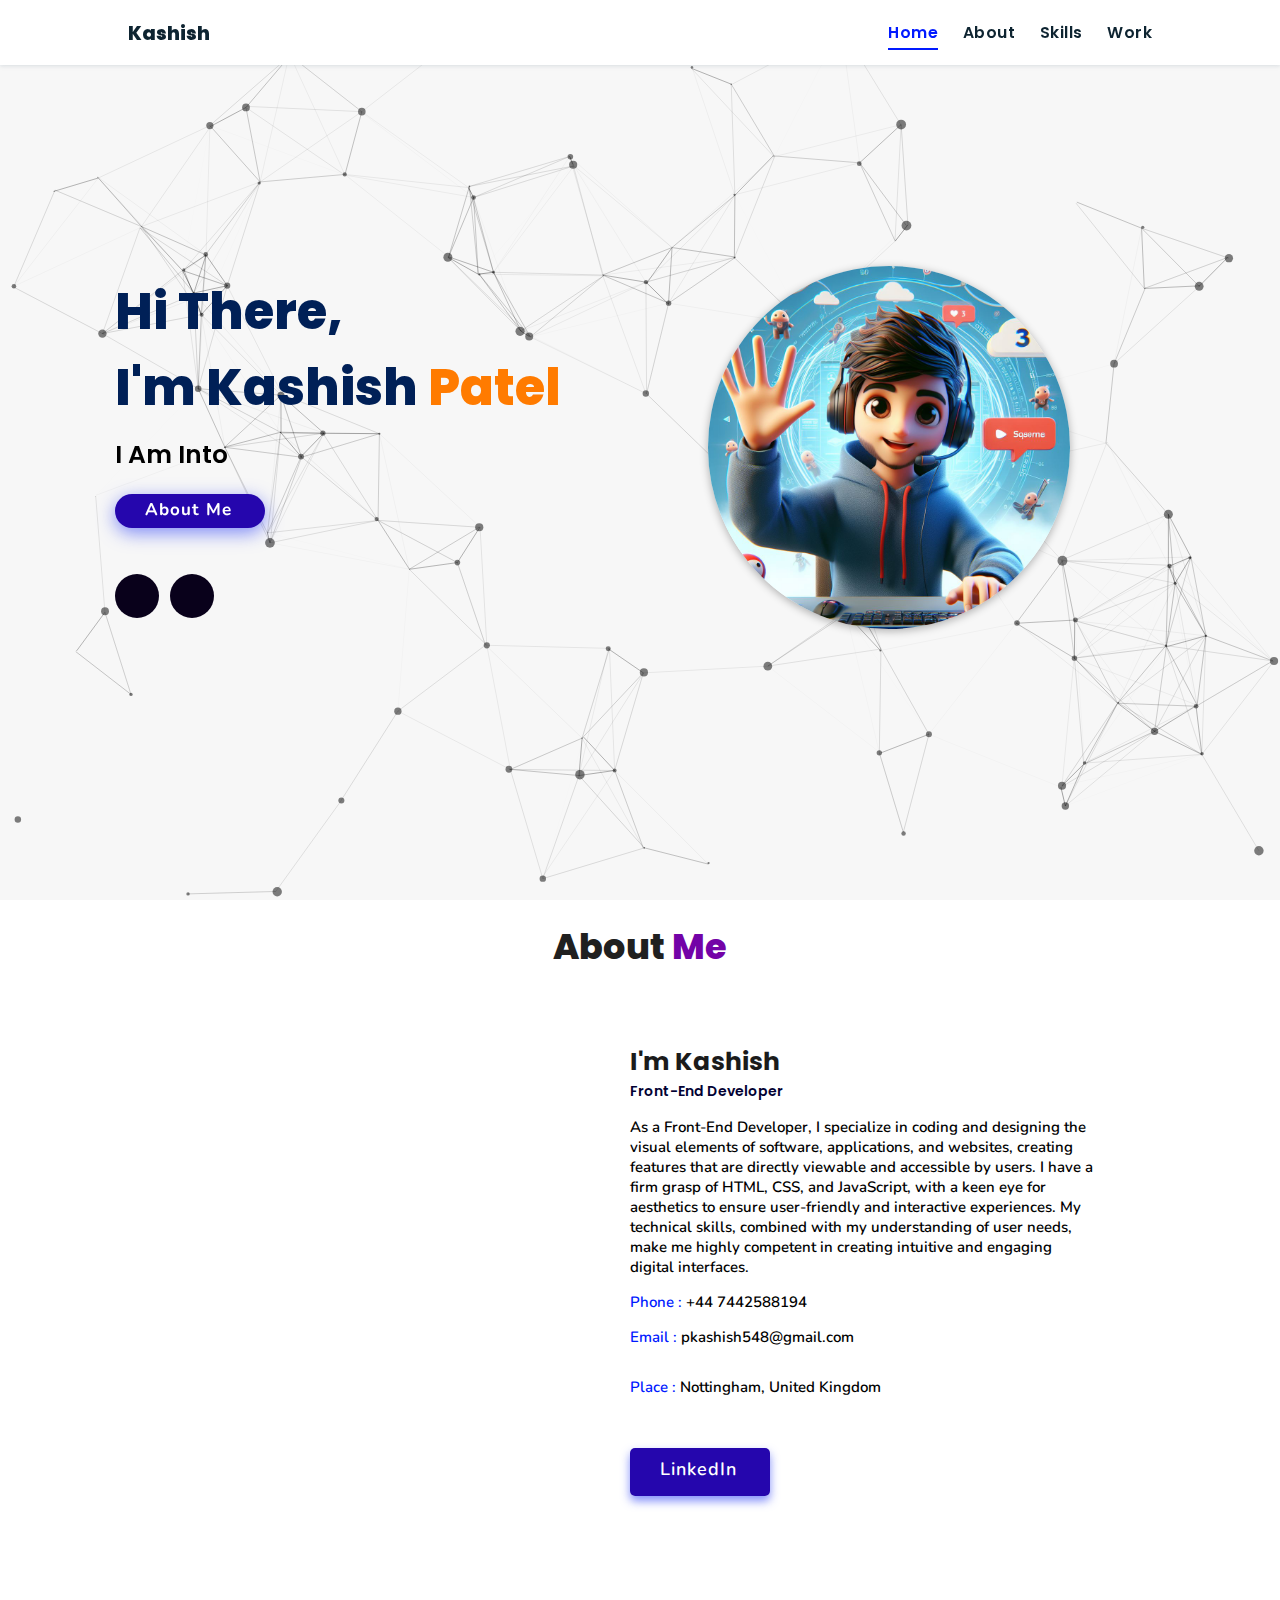
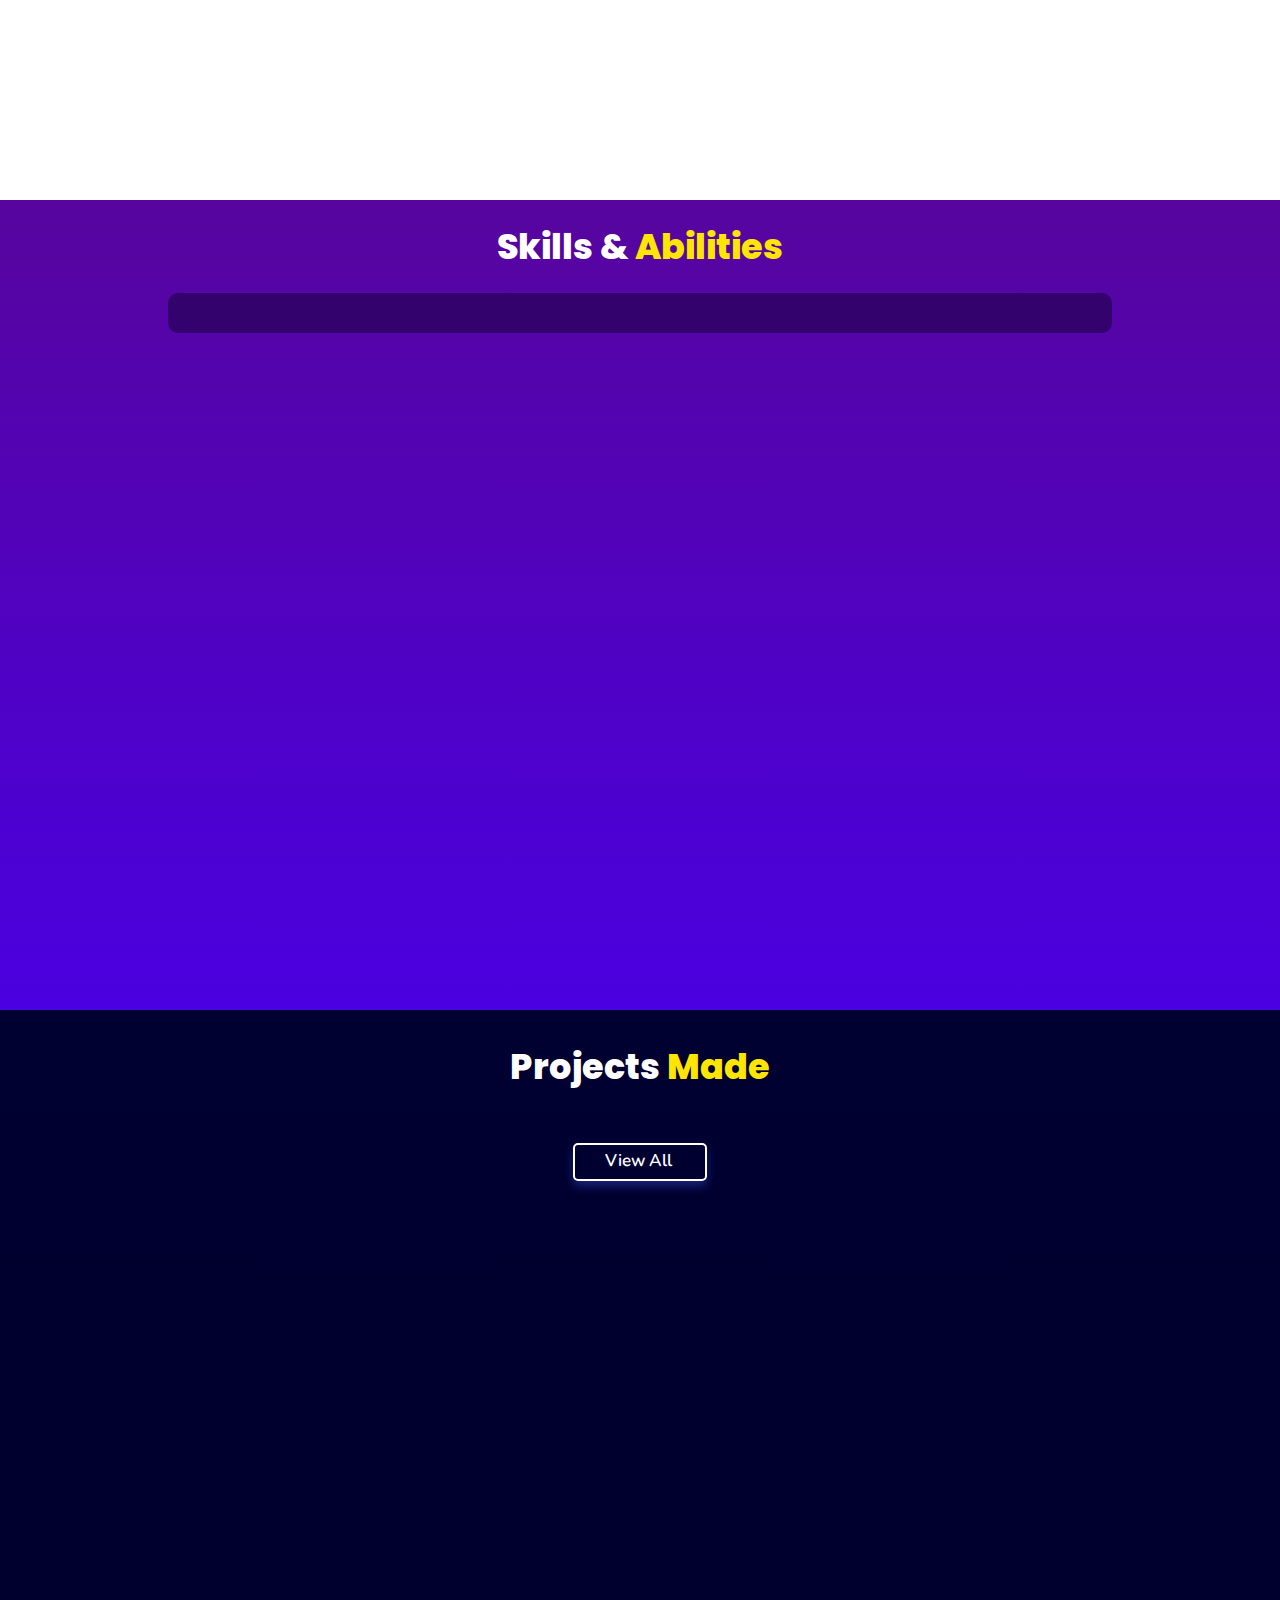
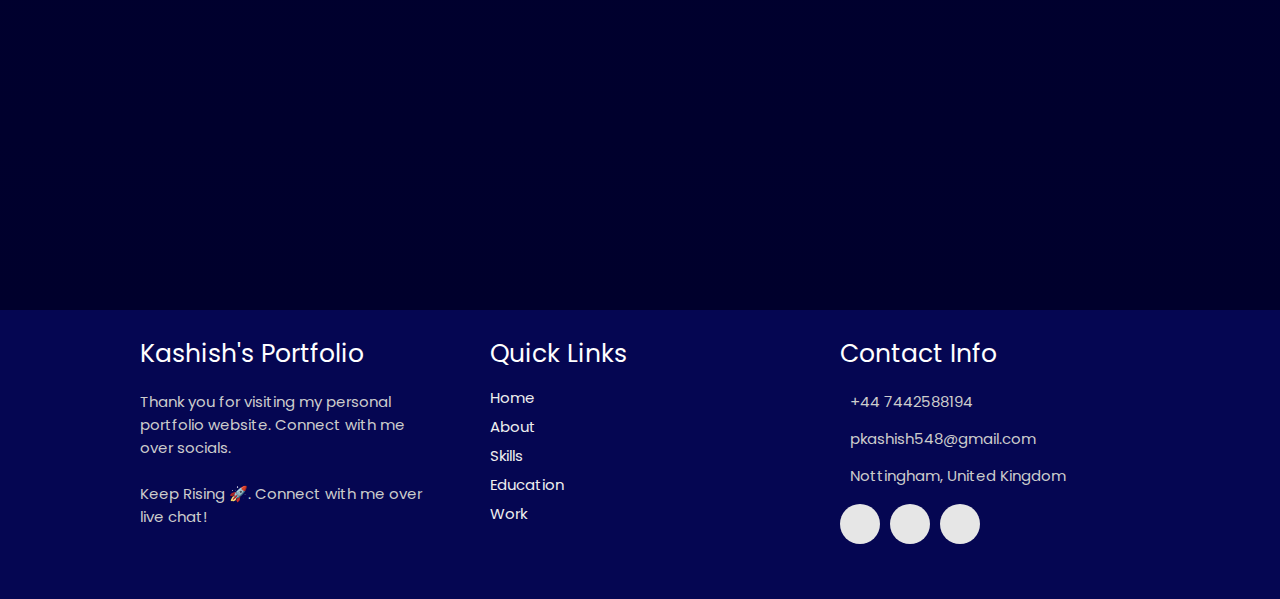
==== commit 43b073af: "updaate 2" ====
--- a/index.html
+++ b/index.html
@@ -84,7 +84,7 @@
     <div class="row">
 
     <div class="image">
-        <img draggable="false" class="tilt" src="./assets/images/profile2.jpg" alt="">
+        <img draggable="false" class="tilt" src="./assets/images/IMG_2310.png" alt="">
     </div>
     <div class="content">
         <h3>I'm Kashish</h3>
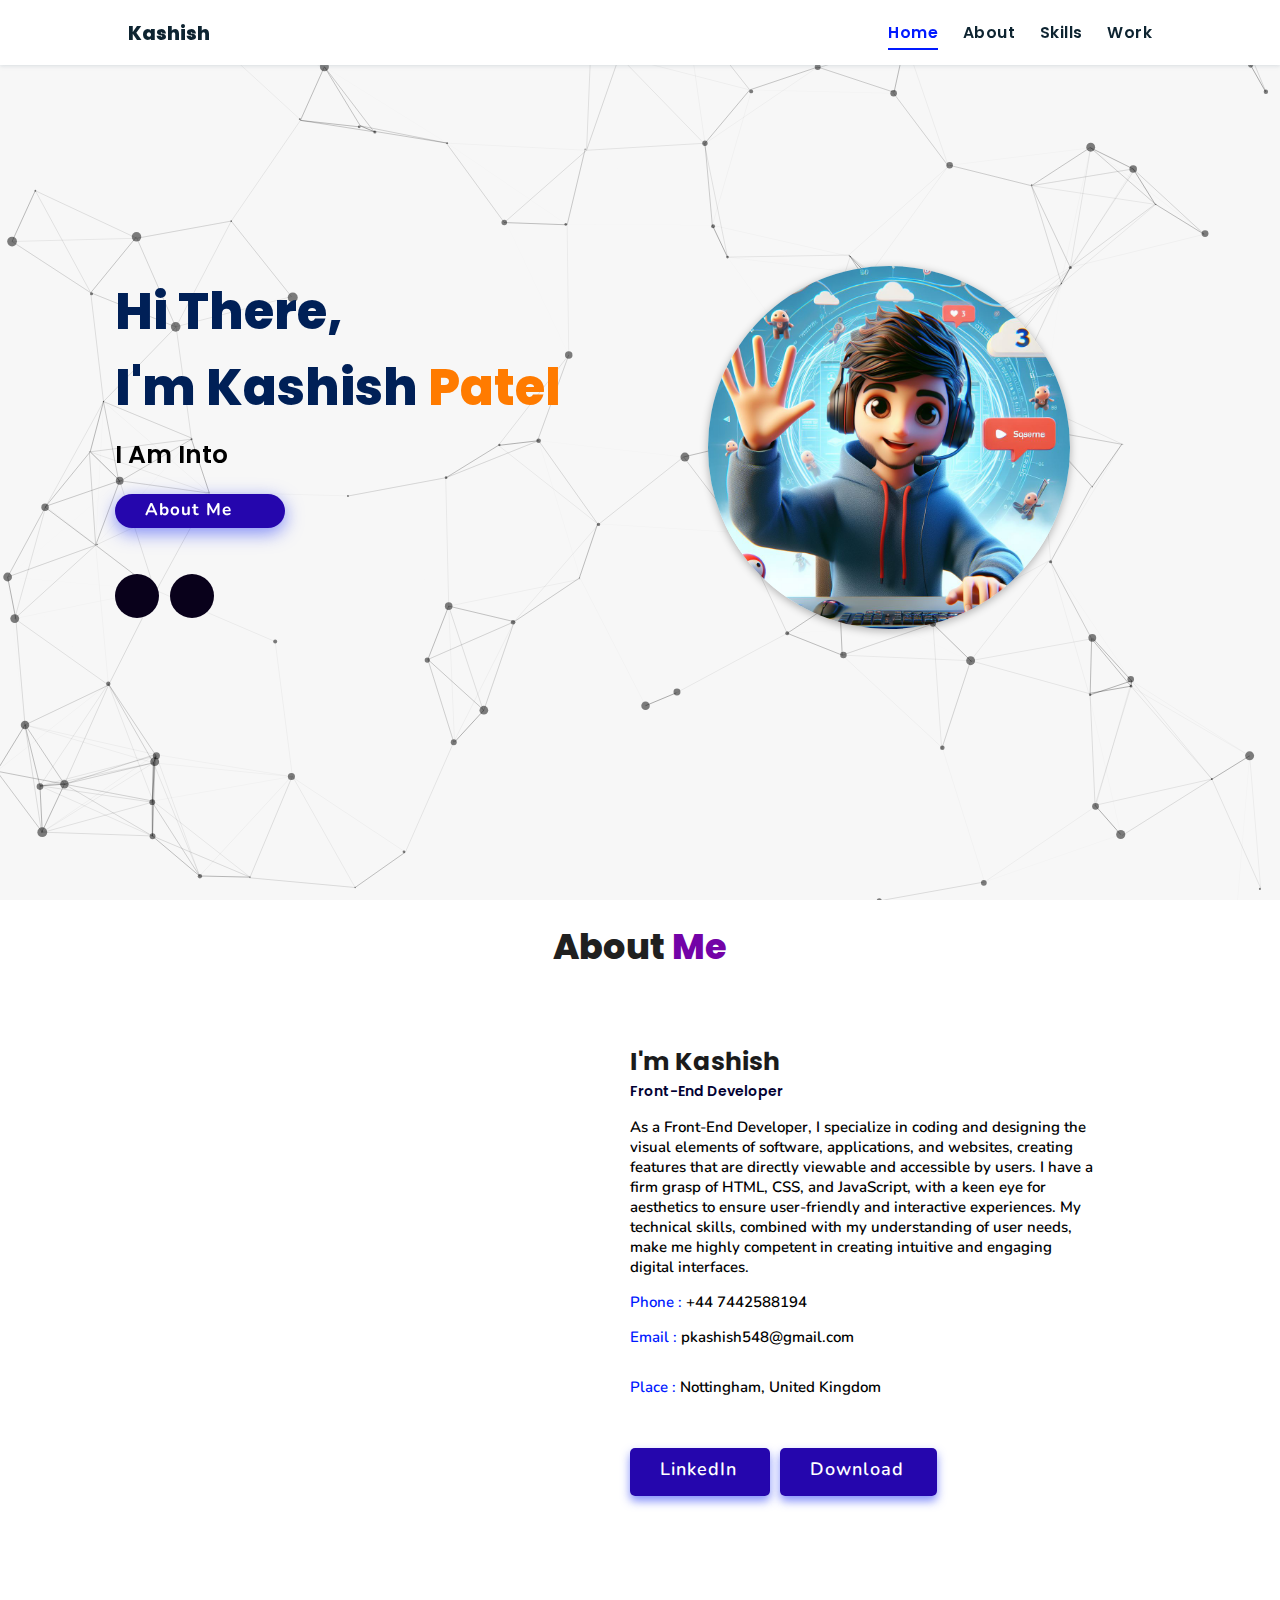
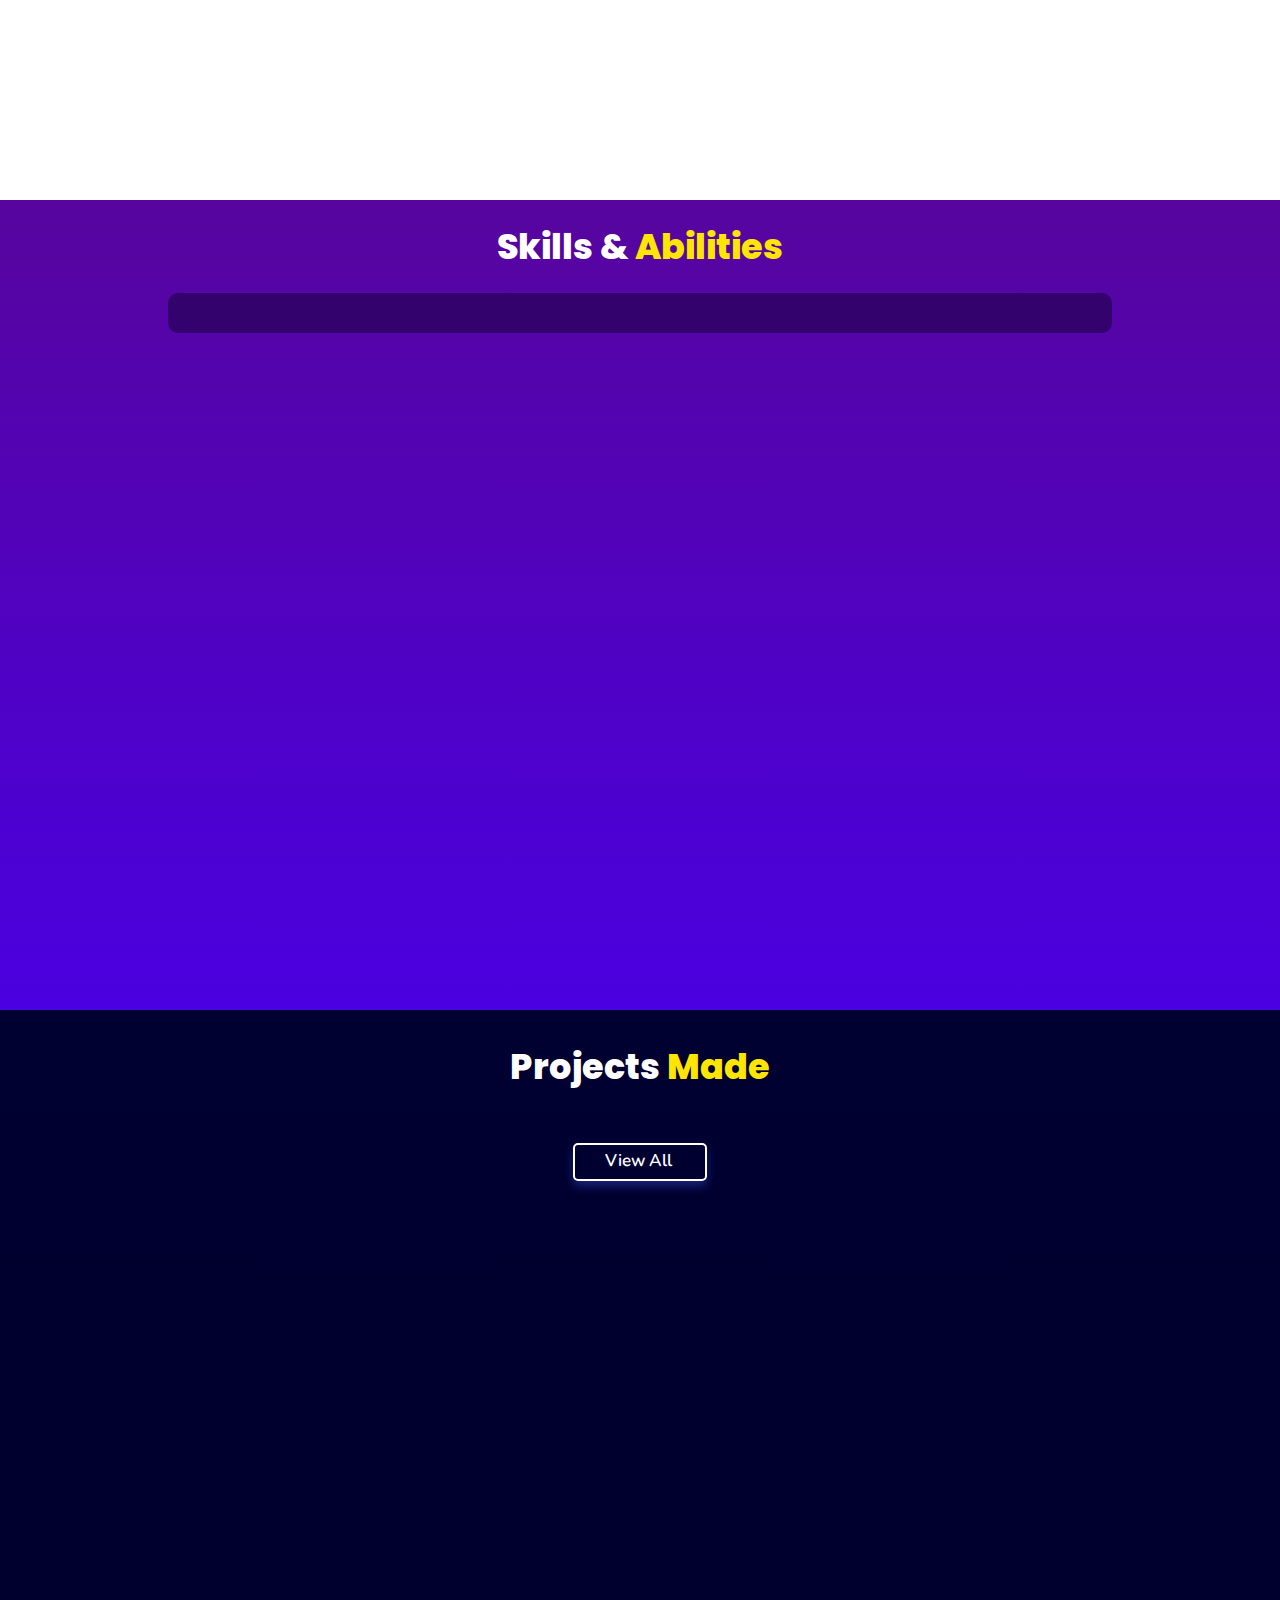
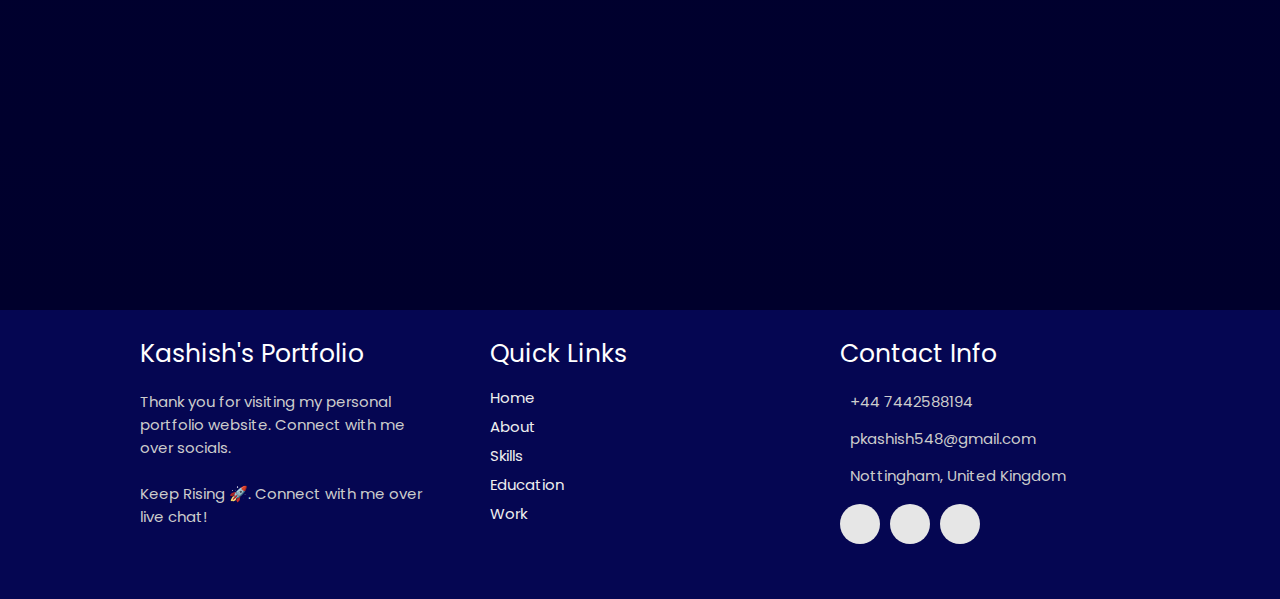
==== commit 8d1d0132: "changes" ====
--- a/index.html
+++ b/index.html
@@ -104,11 +104,20 @@
             </div>
         </div>
         
-        <div class="resumebtn">
+        <div class="button-container">
+          <div class="resumebtn">
             <a href="https://www.linkedin.com/in/kashishpatel29" class="btn"><span>LinkedIn</span>
                 <i class="fas fa-chevron-right"></i>
             </a>
         </div>
+
+        <div class="resumebtn">
+          <a href="assets/files/Kashish Patel.docx" class="btn"><span>Download</span>
+            <i class="fas fa-chevron-down"></i>
+          </a>
+        </div>
+        </div>
+        
 
     </div>
     </div>
--- a/assets/css/style.css
+++ b/assets/css/style.css
@@ -261,7 +261,7 @@
   letter-spacing: 0.1rem;
 }
 .home .btn i {
-  margin-left: 0.3rem;
+  margin-left: 2.3rem;
   font-size: 1.5rem;
   transition: 0.3s;
 }
@@ -406,11 +406,18 @@
 .about .row .content .box-container .box p span {
   color: #011aff;
 }
-.resumebtn {
+
+.button-container{
+  display: flex;
+  justify-content: left;
+}
+.button-container .resumebtn {
   margin-top: 6rem;
-}
-.resumebtn .btn {
+  
+}
+.button-container .resumebtn .btn {
   padding: 1.7rem 3rem;
+  margin-right: 1rem;
   border-radius: 0.5em;
   transition: 0.3s;
   color: #fff;
@@ -418,20 +425,20 @@
   box-shadow: 0px 5px 10px rgba(48, 68, 247, 0.6);
   font-family: "Nunito", sans-serif;
 }
-.resumebtn .btn span {
+.button-container .resumebtn .btn span {
   font-weight: 600;
   font-size: 1.8rem;
   letter-spacing: 0.1rem;
 }
-.resumebtn .btn i {
+.button-container .resumebtn .btn i {
   margin-left: 0.3rem;
   font-size: 1.2rem;
   transition: 0.3s;
 }
-.resumebtn .btn:hover {
+.button-container .resumebtn .btn:hover {
   background: #1a047e;
 }
-.resumebtn .btn:hover i {
+.button-container .resumebtn .btn:hover i {
   transform: translateX(5px);
 }
 /* about media queries starts*/
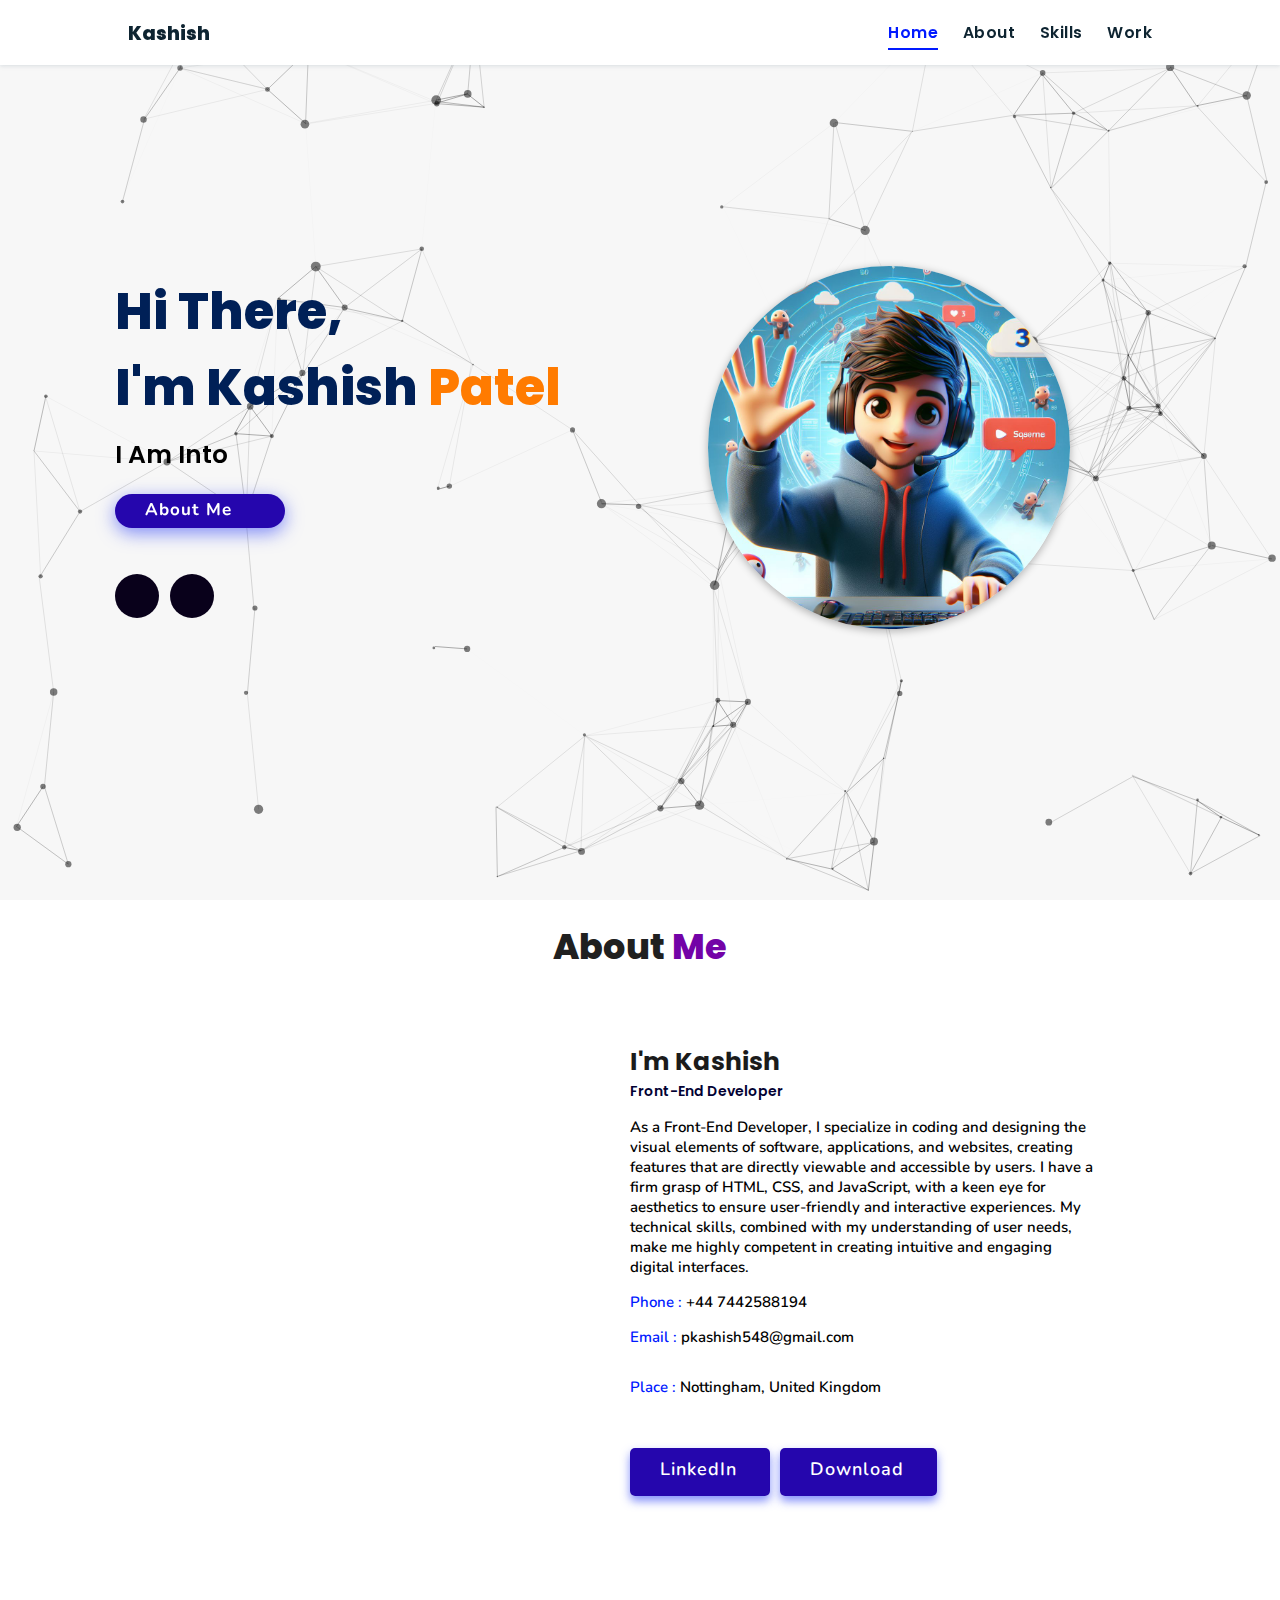
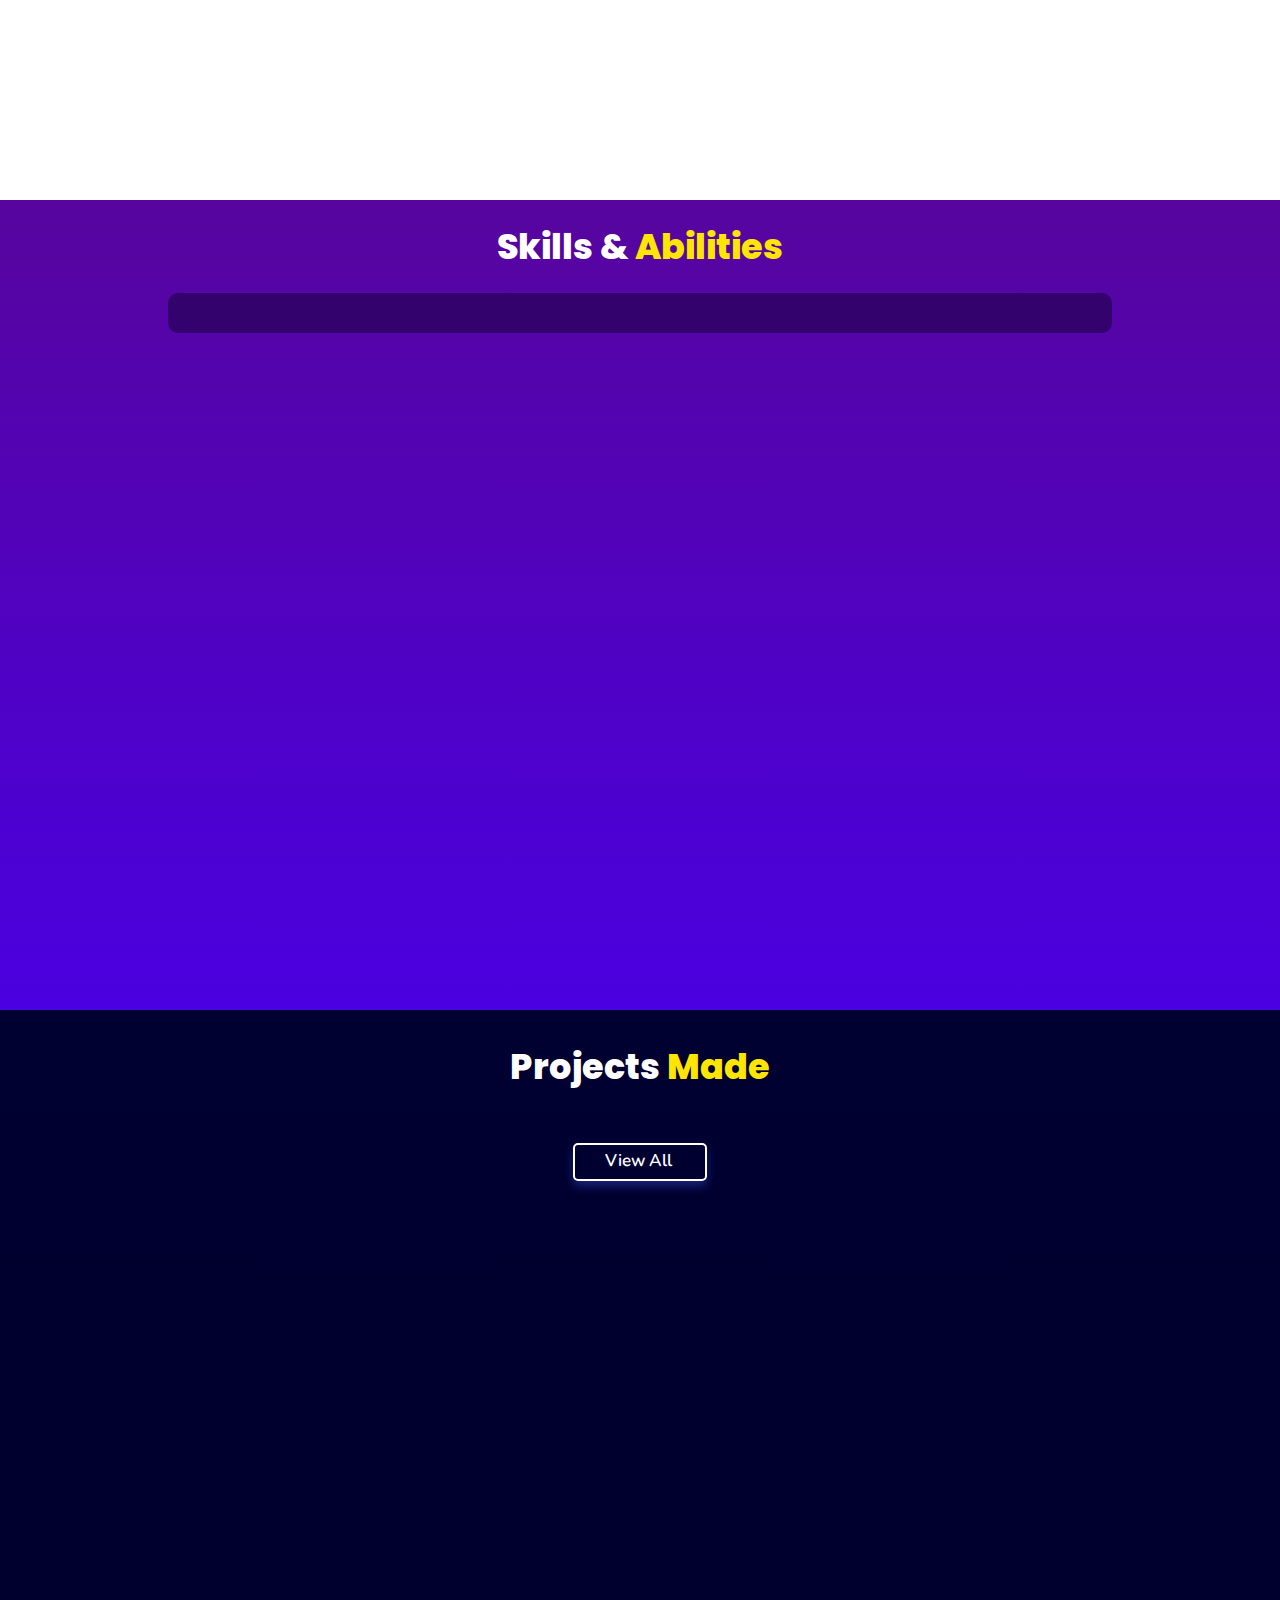
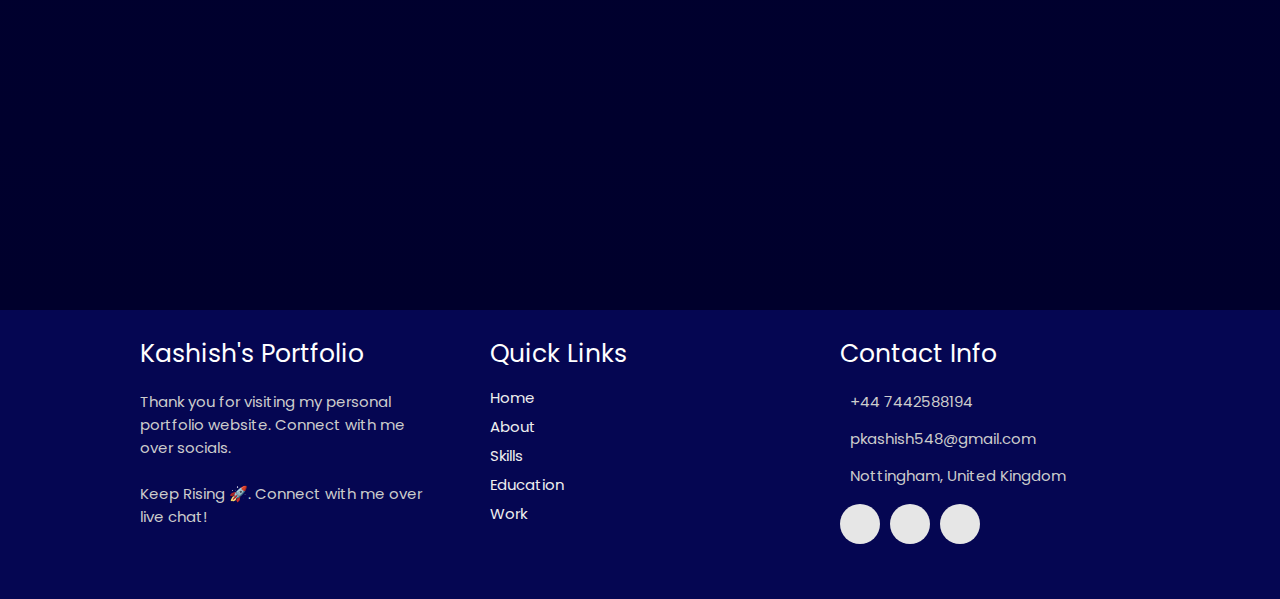
==== commit 8d4b61ec: "image changes" ====
--- a/index.html
+++ b/index.html
@@ -11,7 +11,7 @@
     <!-- Font Awesome -->
     <link rel="stylesheet" href="https://cdnjs.cloudflare.com/ajax/libs/font-awesome/5.15.3/css/all.min.css" integrity="sha512-iBBXm8fW90+nuLcSKlbmrPcLa0OT92xO1BIsZ+ywDWZCvqsWgccV3gFoRBv0z+8dLJgyAHIhR35VZc2oM/gI1w==" crossorigin="anonymous" referrerpolicy="no-referrer" />
     <!-- Favicon -->
-    <link id='favicon' rel="shortcut icon" href="./assets/images/favicon1.ico" type="image/x-png">
+    <link id='favicon' rel="shortcut icon" href="./assets/images/favicon.ico" type="image/x-png">
     <title>Portfolio | Kashish Patel</title>
     
     
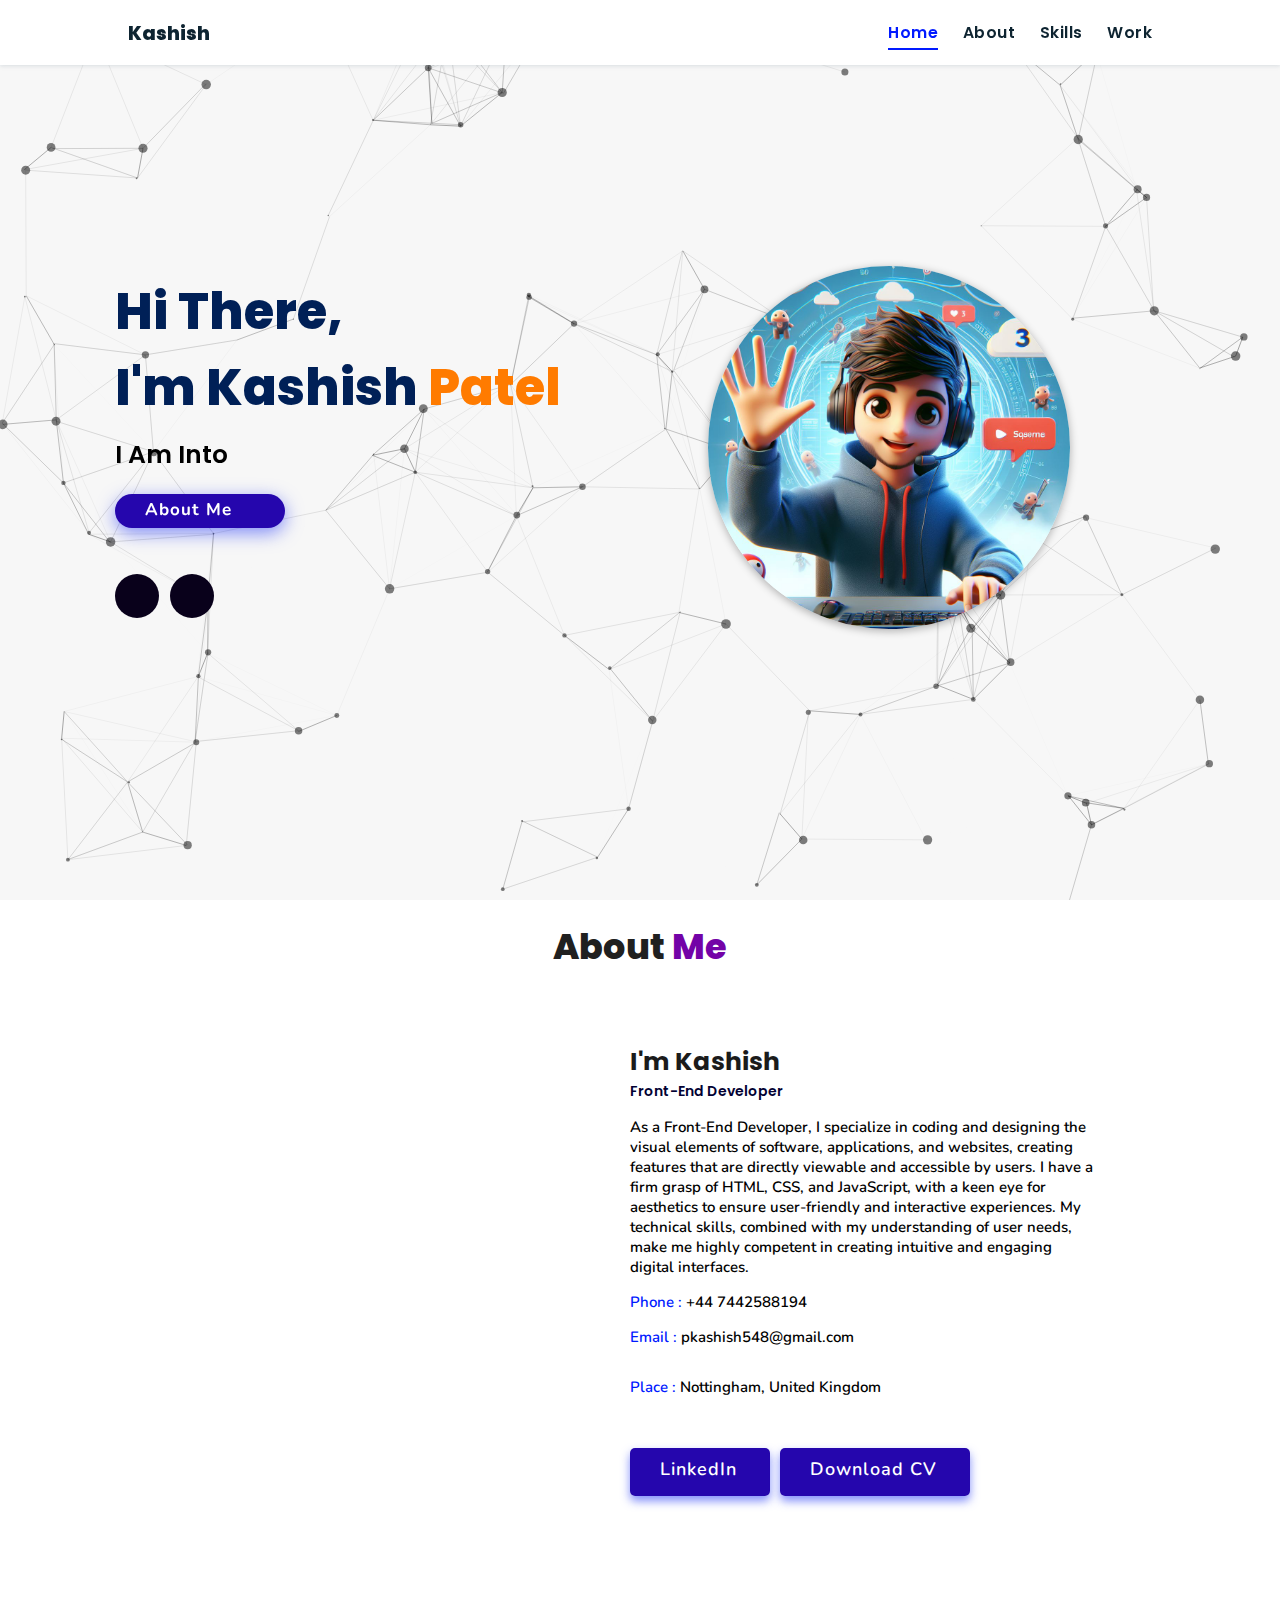
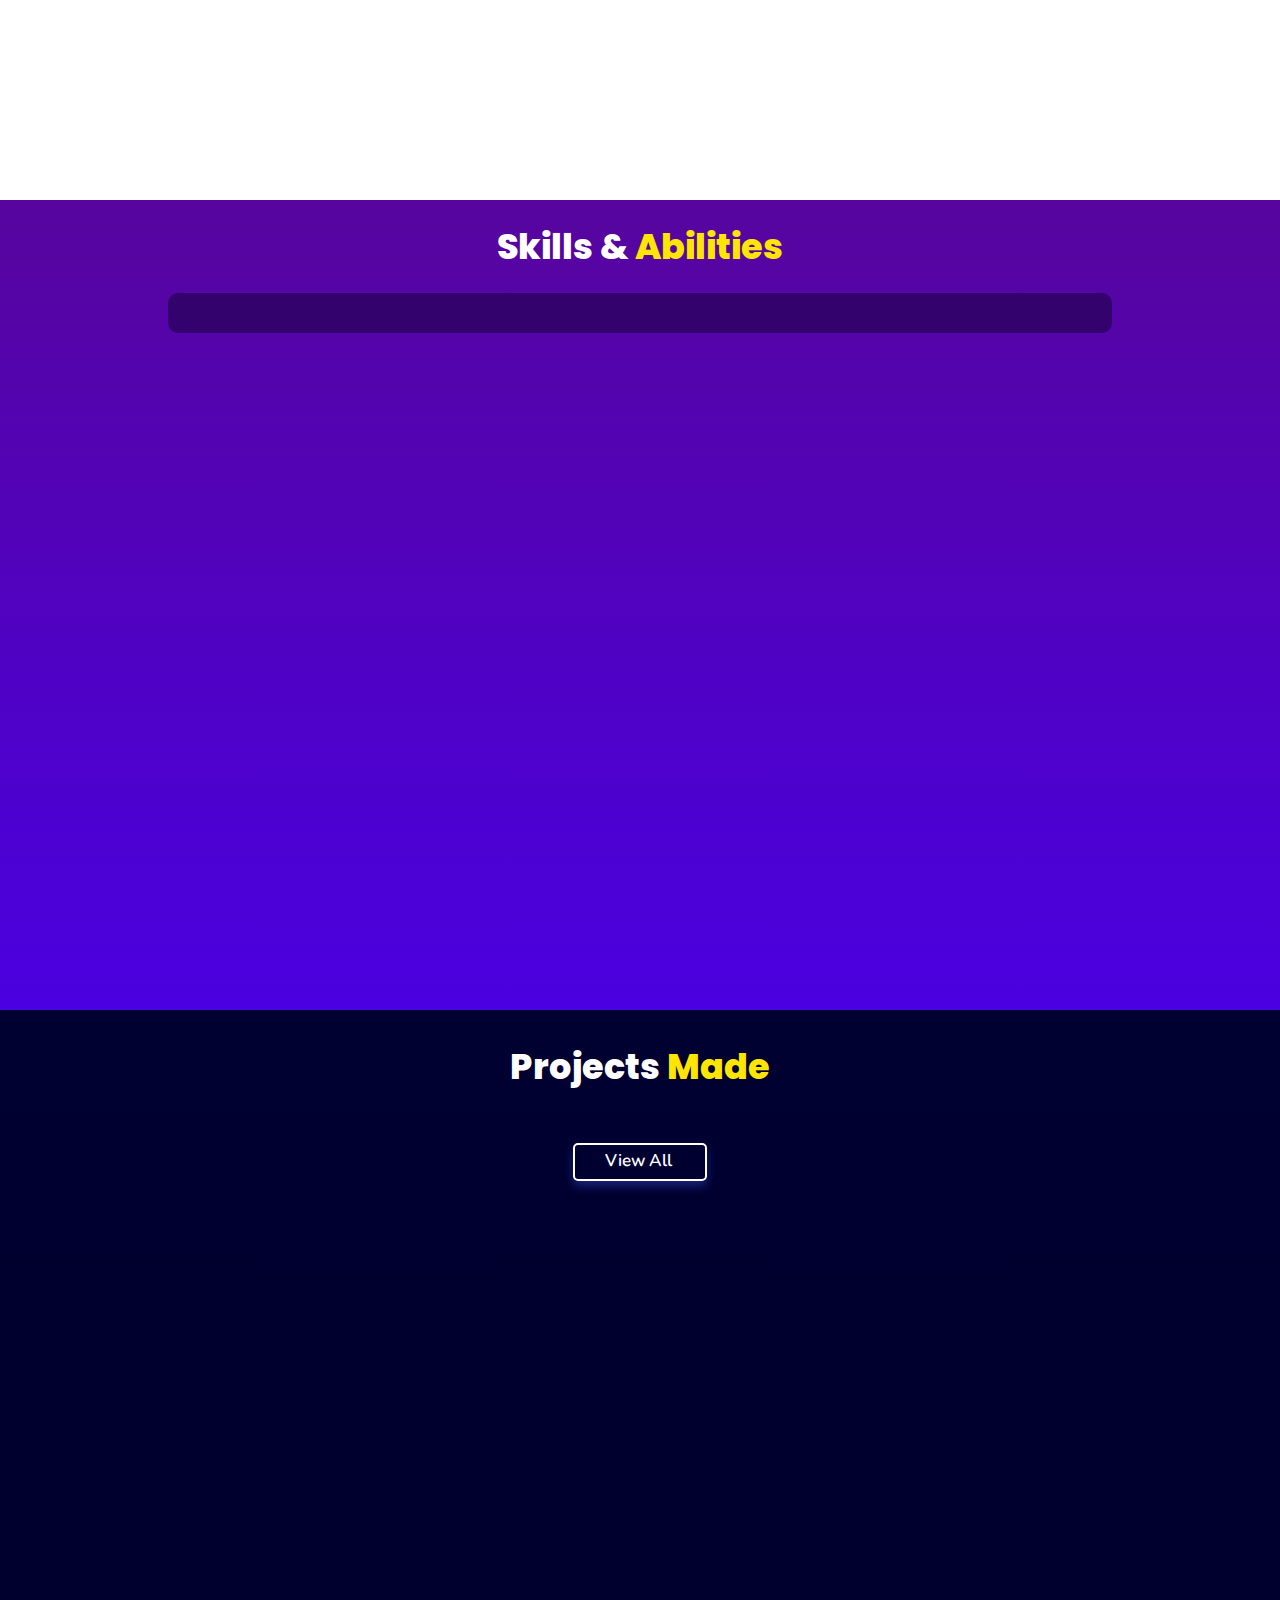
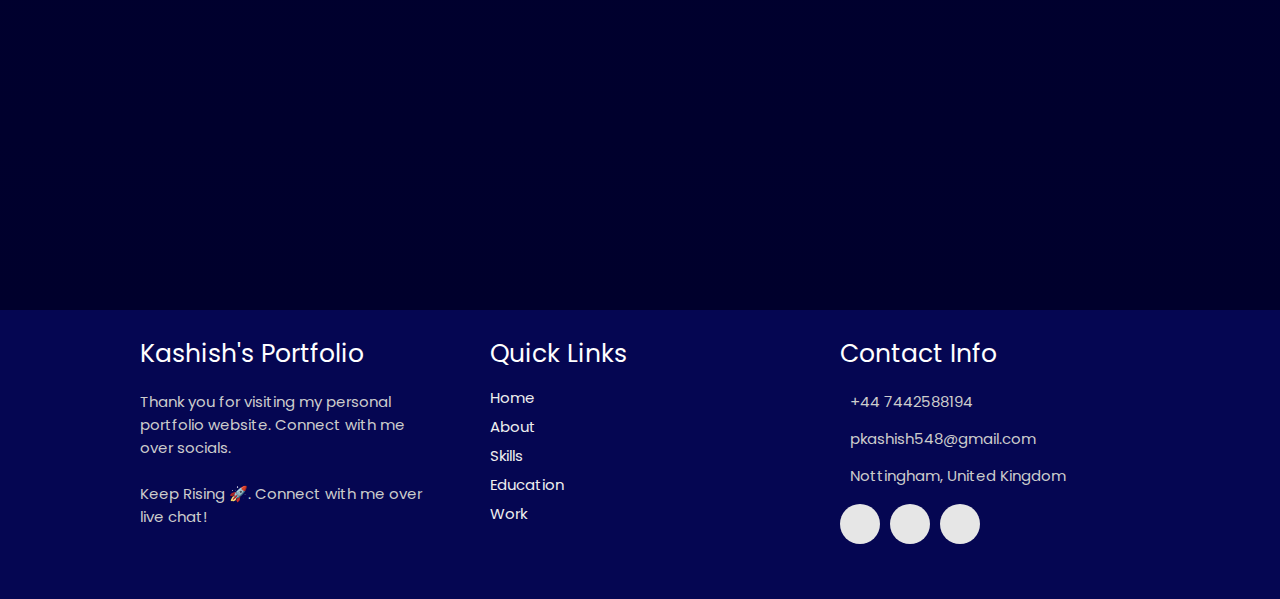
==== commit c9ec02fe: "Update index.html" ====
--- a/index.html
+++ b/index.html
@@ -112,7 +112,7 @@
         </div>
 
         <div class="resumebtn">
-          <a href="assets/files/Kashish Patel.docx" class="btn"><span>Download</span>
+          <a href="assets/files/Kashish Patel.docx" class="btn"><span>Download CV</span>
             <i class="fas fa-chevron-down"></i>
           </a>
         </div>
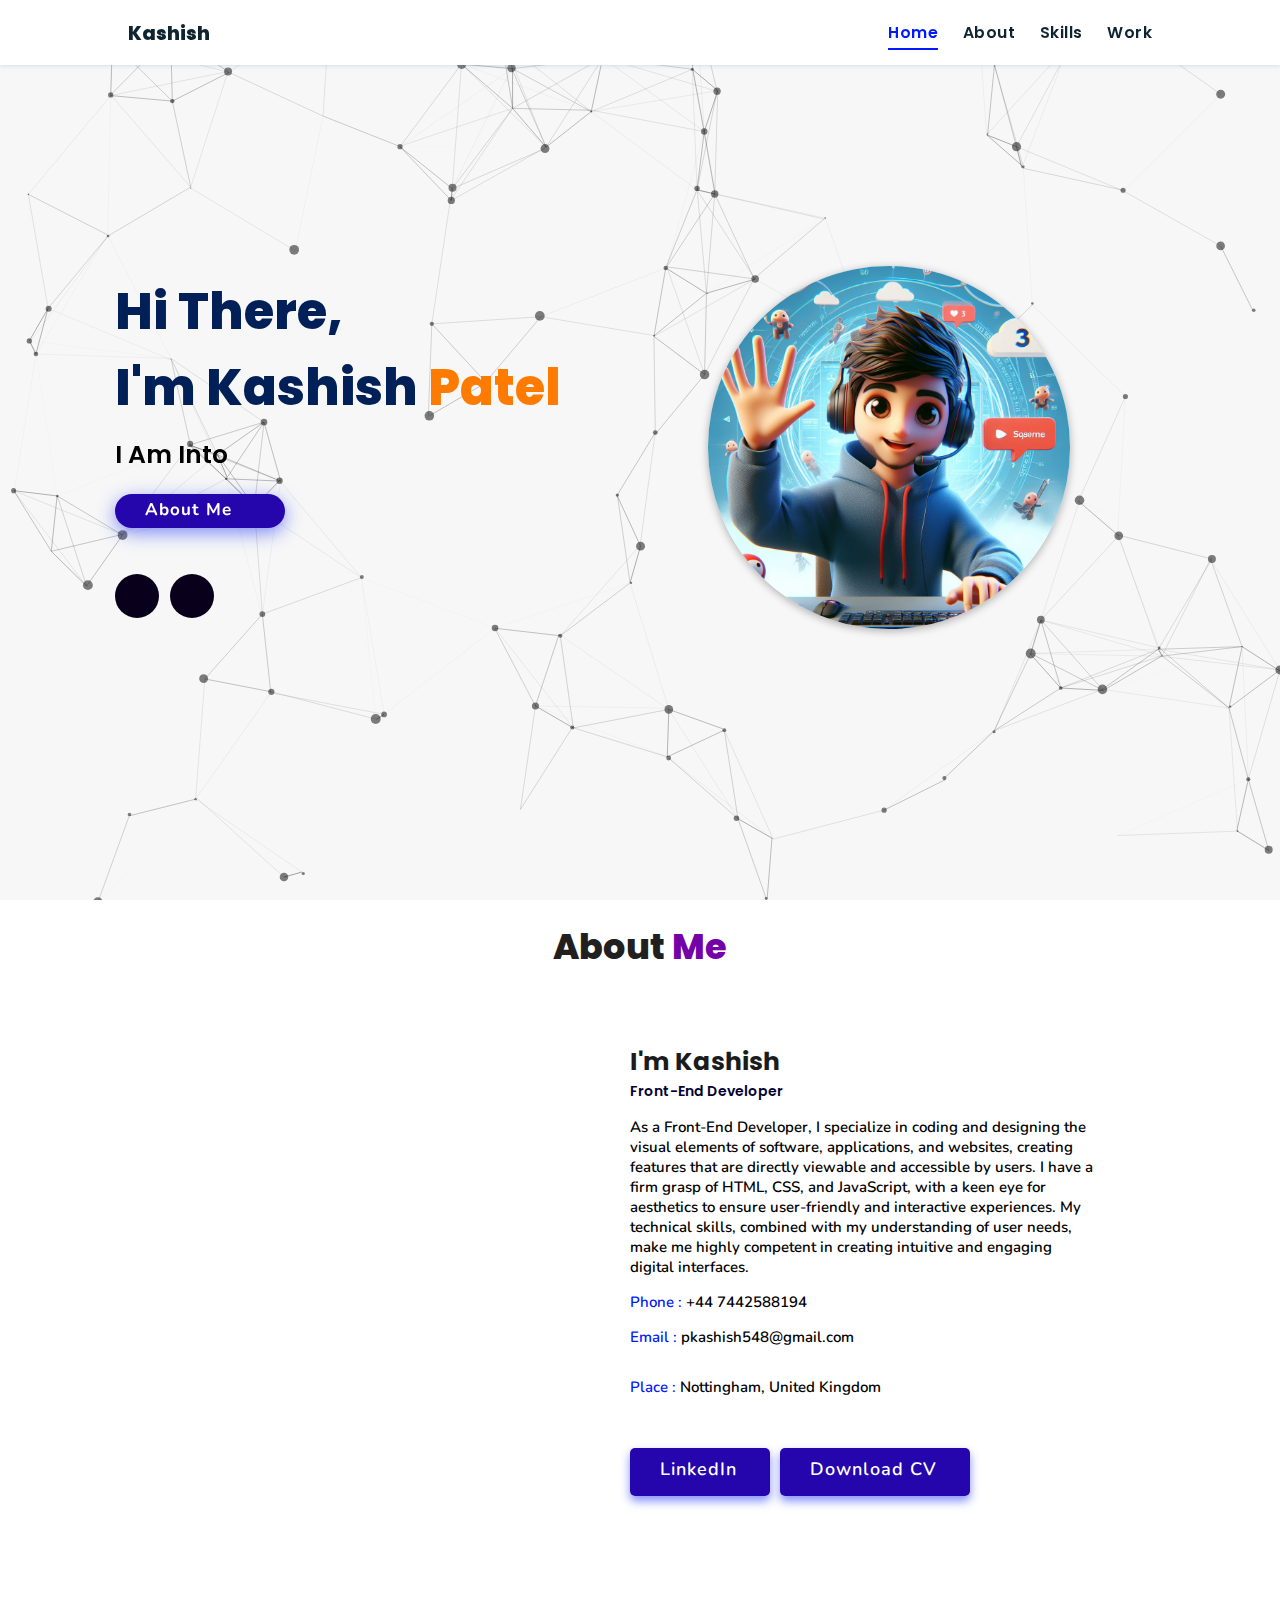
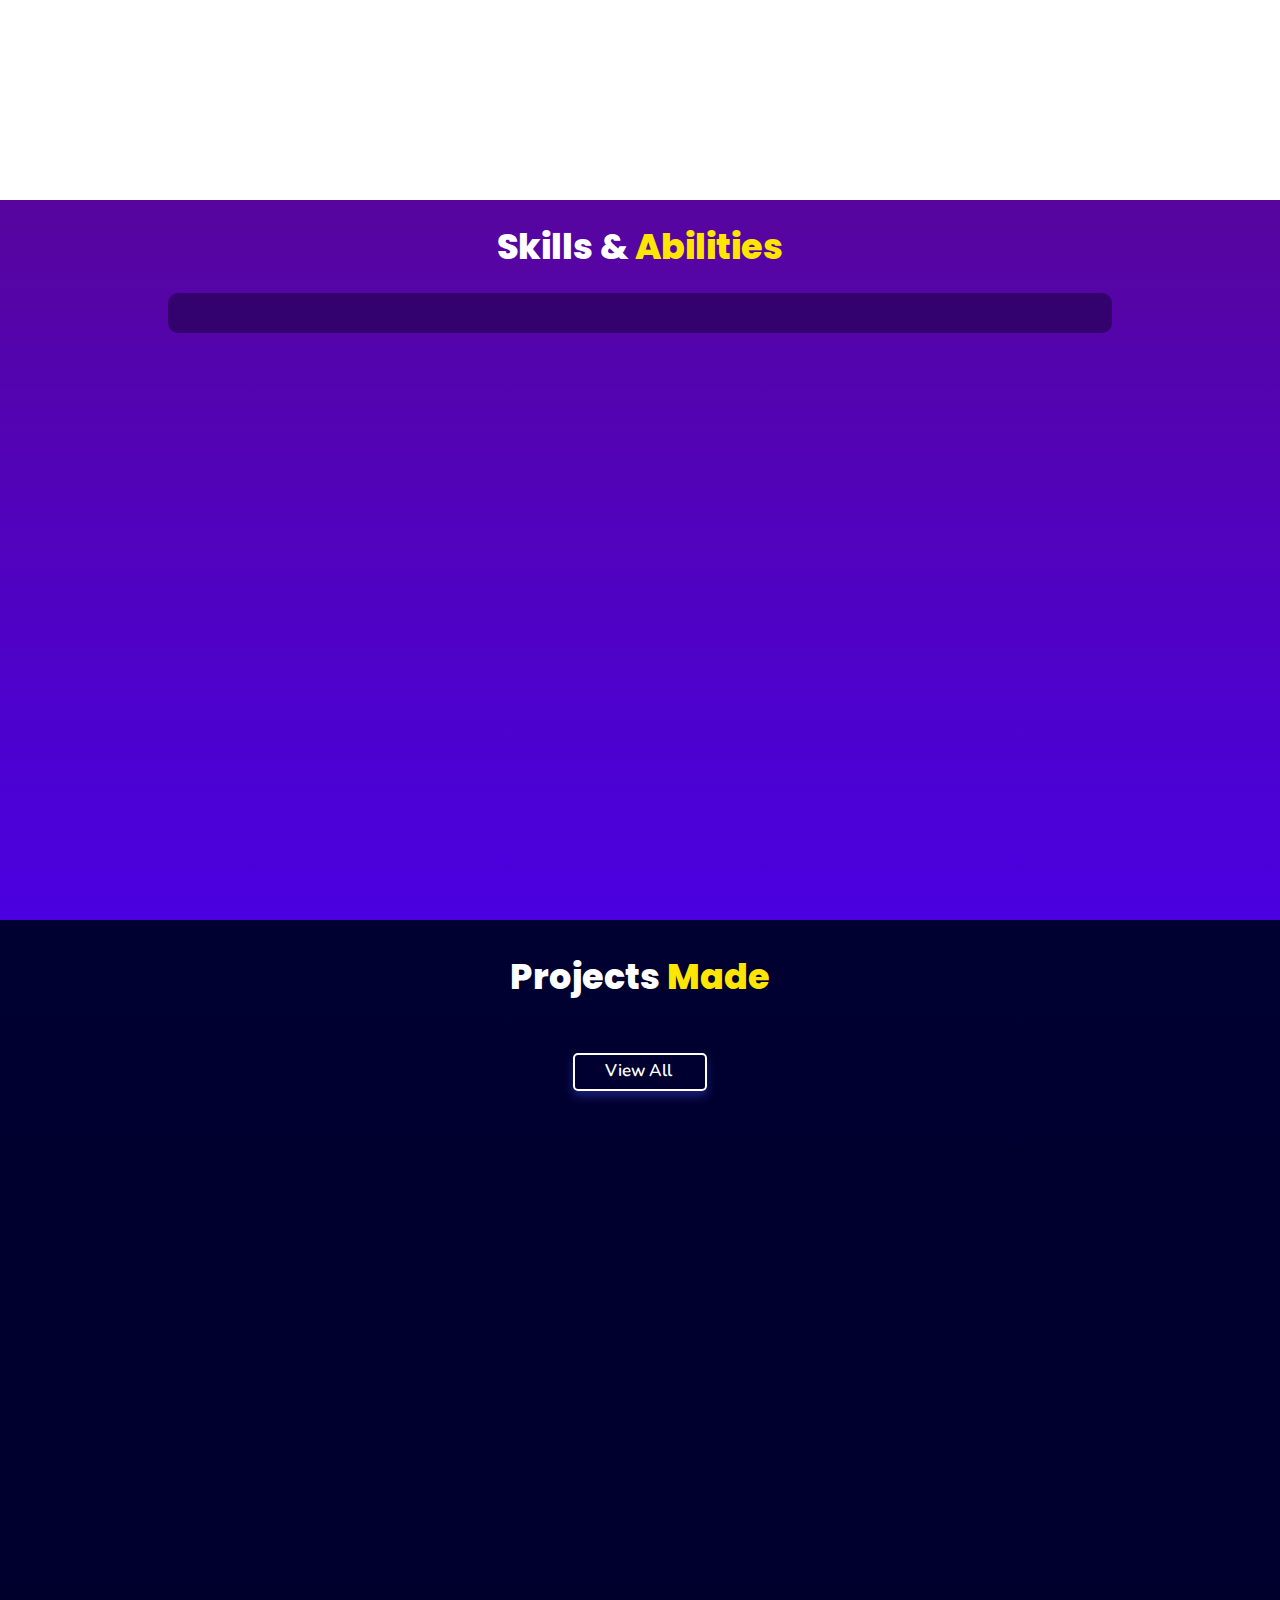
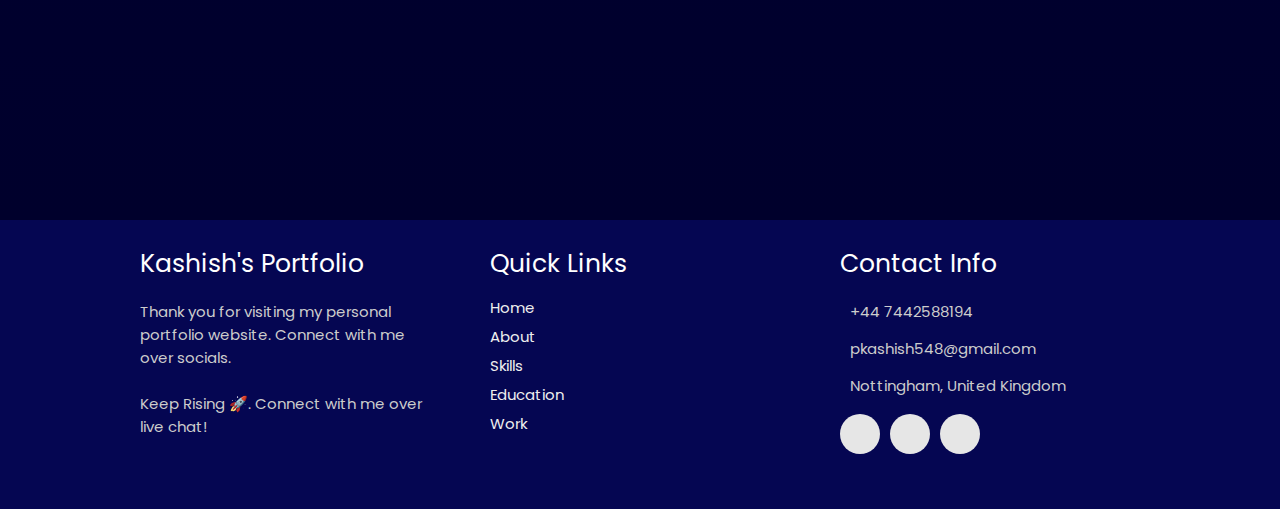
==== commit 5c258696: "updates" ====
--- a/index.html
+++ b/index.html
@@ -112,7 +112,7 @@
         </div>
 
         <div class="resumebtn">
-          <a href="assets/files/Kashish Patel.docx" class="btn"><span>Download CV</span>
+          <a href="assets/files/Kashish Shailesh Patel_Resume.docx" class="btn"><span>Download CV</span>
             <i class="fas fa-chevron-down"></i>
           </a>
         </div>
--- a/assets/css/style.css
+++ b/assets/css/style.css
@@ -467,13 +467,15 @@
 
 /* skills section starts */
 .skills {
-  min-height: 90vh;
+  min-height: 80vh;
   background: linear-gradient(to bottom, #57059e, #4a00e0);
 }
 .skills h2 {
+  margin-top: auto;
   color: #fff;
 }
 .skills .heading span {
+  margin-top: auto;
   color: rgb(255, 230, 0);
 }
 .skills .container {
@@ -667,15 +669,17 @@
 .work .box-container .box {
   flex: 1 1 30rem;
   border-radius: 0.5rem;
-  box-shadow: 0 0.5rem 1rem rgba(0, 0, 0, 0.1);
+  box-shadow: 0 0.7rem 1rem rgba(0, 0, 0, 0.1);
   position: relative;
   overflow: hidden;
   height: 30rem;
+  border : none;
 }
 .work .box-container .box img {
   height: 100%;
   width: 100%;
   object-fit: cover;
+  opacity: 80%;
 }
 .work .box-container .box .content {
   height: 100%;
@@ -686,6 +690,7 @@
   background: rgba(255, 255, 255, 0.9);
   display: flex;
   flex-direction: column;
+  opacity: 81%;
 }
 .work .box-container .box .content .tag {
   display: flex;
@@ -698,19 +703,20 @@
   background: #ffd900;
 }
 .work .box-container .box .content .tag h3 {
-  font-size: 2rem;
+  font-size: 1.6rem;
 }
 .work .box-container .box:hover .content {
-  top: 25%;
+  top: 3%;
 }
 .work .desc {
   margin: 2rem;
   display: flex;
   flex-direction: column;
-  justify-content: center;
+  justify-content: justify;
 }
 .work .desc p {
-  font-size: 1.5rem;
+  font-weight: 900;
+  font-size: 1rem;
 }
 .work .desc .btns {
   display: flex;
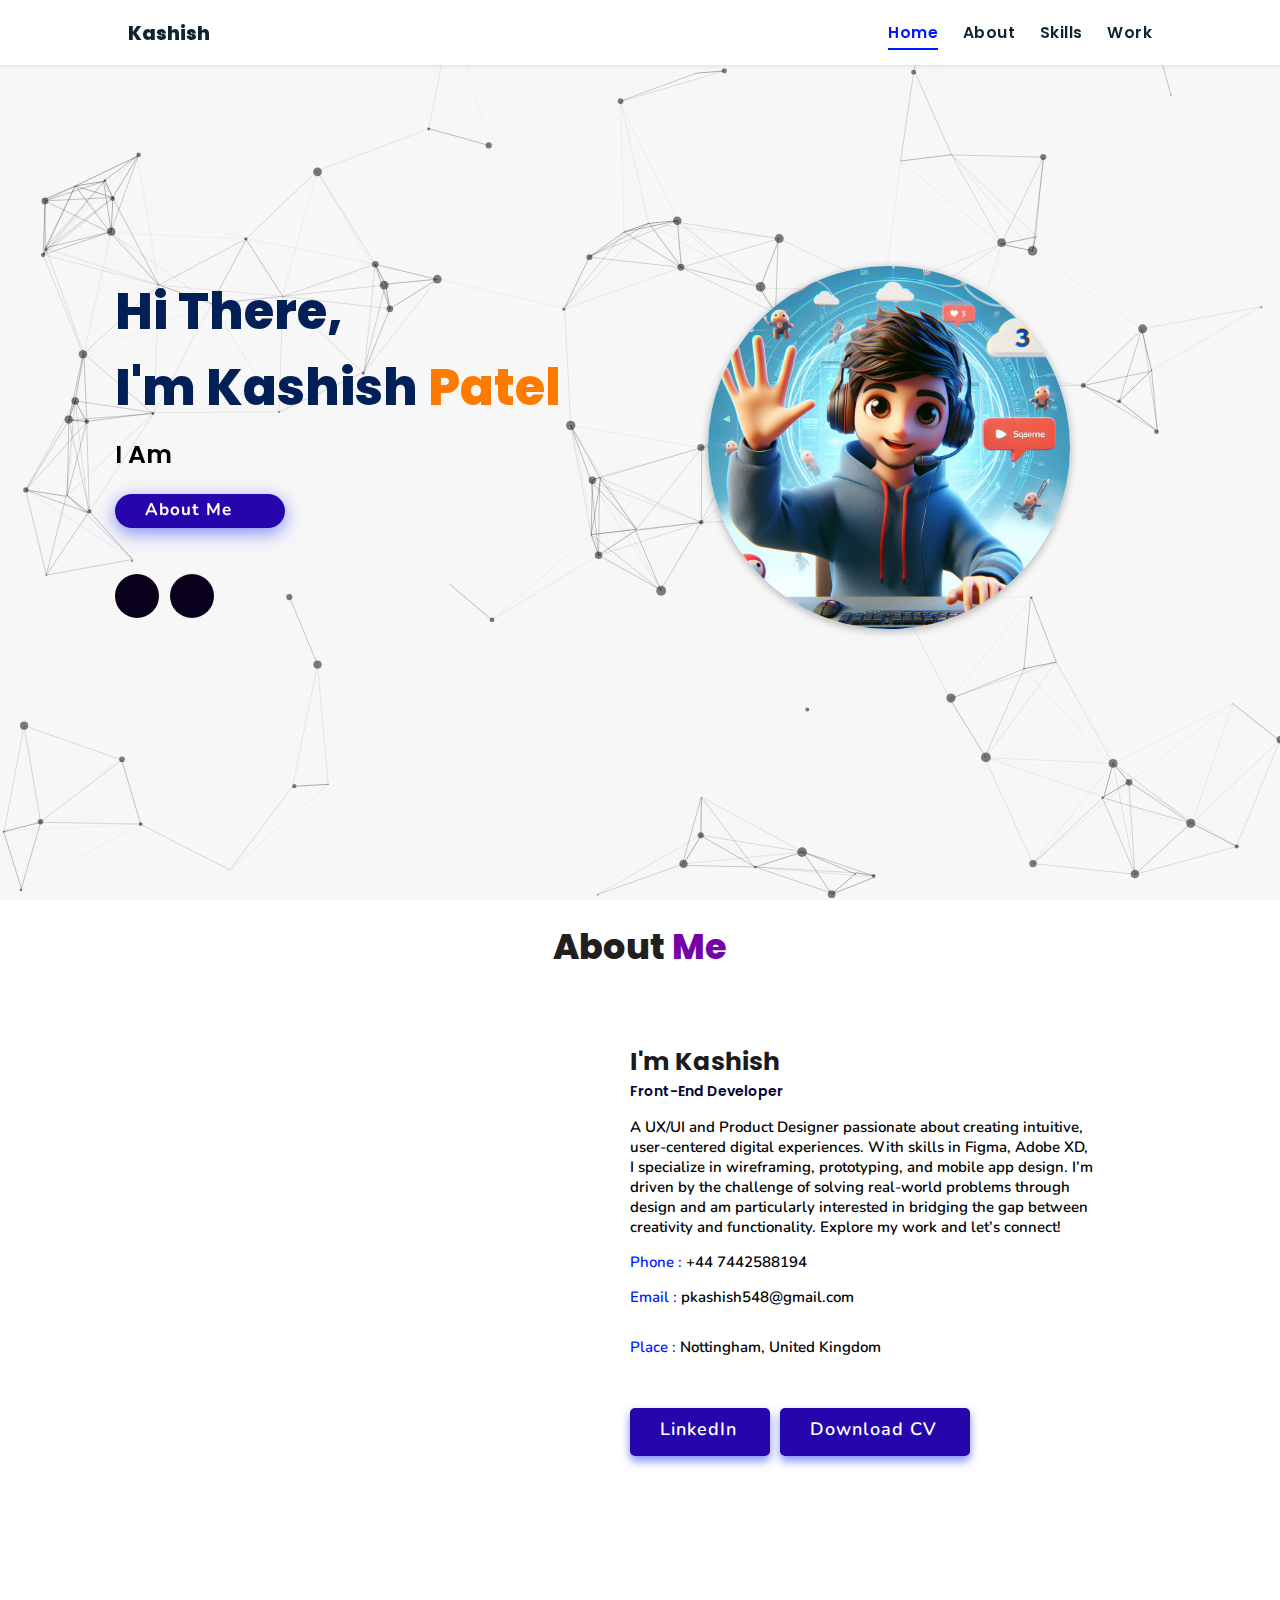
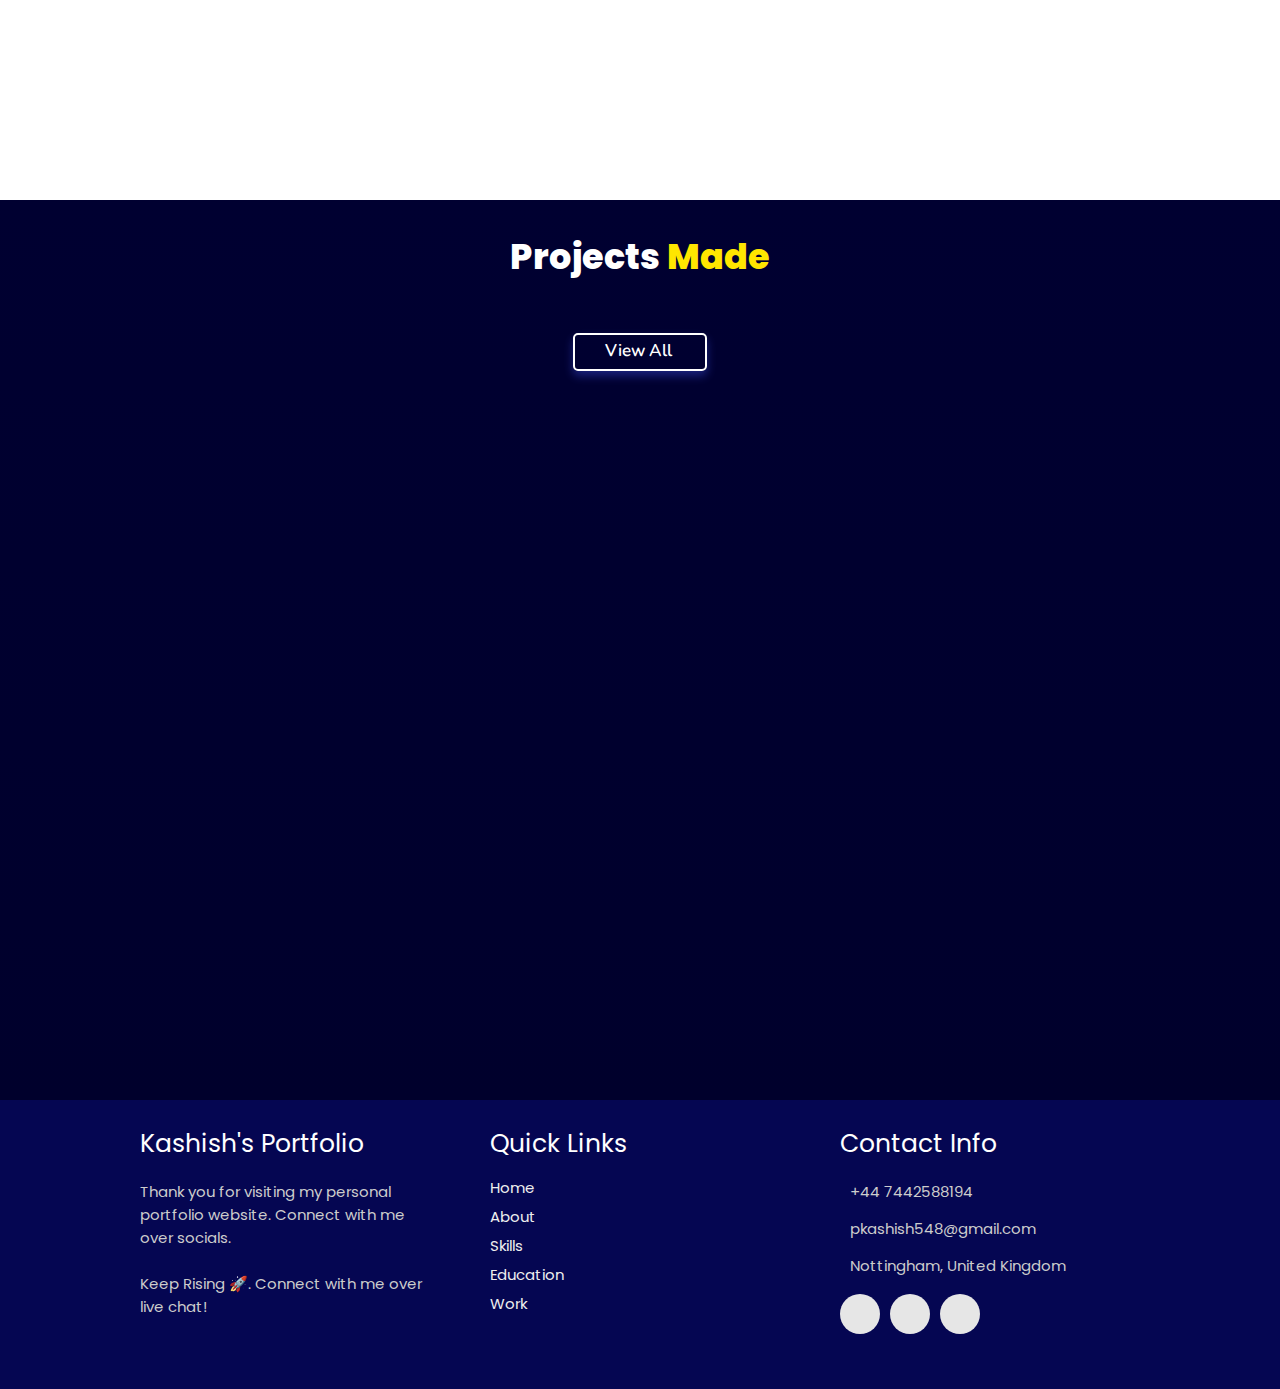
==== commit 0a1f54cc: "changes" ====
--- a/index.html
+++ b/index.html
@@ -59,7 +59,7 @@
 
     <div class="content">
     <h2>Hi There,<br/> I'm Kashish <span>Patel</span></h2>
-    <p>I am into <span class="typing-text"></span></p>
+    <p>I am  <span class="typing-text"></span></p>
     <a href="#about" class="btn"><span>About Me</span>
       <i class="fas fa-arrow-circle-down"></i>
     </a>
@@ -90,7 +90,9 @@
         <h3>I'm Kashish</h3>
         <span class="tag">Front-End Developer</span>
         
-        <p>As a Front-End Developer, I specialize in coding and designing the visual elements of software, applications, and websites, creating features that are directly viewable and accessible by users. I have a firm grasp of HTML, CSS, and JavaScript, with a keen eye for aesthetics to ensure user-friendly and interactive experiences. My technical skills, combined with my understanding of user needs, make me highly competent in creating intuitive and engaging digital interfaces. </p>
+        <p>A UX/UI and Product Designer passionate about creating intuitive, user-centered digital experiences. With skills in Figma, Adobe XD, I specialize in wireframing, prototyping, and mobile app design. I’m driven by the challenge of solving real-world problems through design and am particularly interested in bridging the gap between creativity and functionality. Explore my work and let’s connect!
+
+        </p>
         
         <div class="box-container">
             <div class="box">
@@ -125,7 +127,7 @@
 <!-- about section ends -->
 
 <!-- skills section starts -->
-<section class="skills" id="skills">
+<!-- <section class="skills" id="skills">
 
     <h2 class="heading"><i class="fas fa-laptop-code"></i> Skills & <span>Abilities</span></h2>
 
@@ -136,7 +138,7 @@
 
       </div>
 </div>
-</section>
+</section> -->
 <!-- skills section ends -->
 
 
